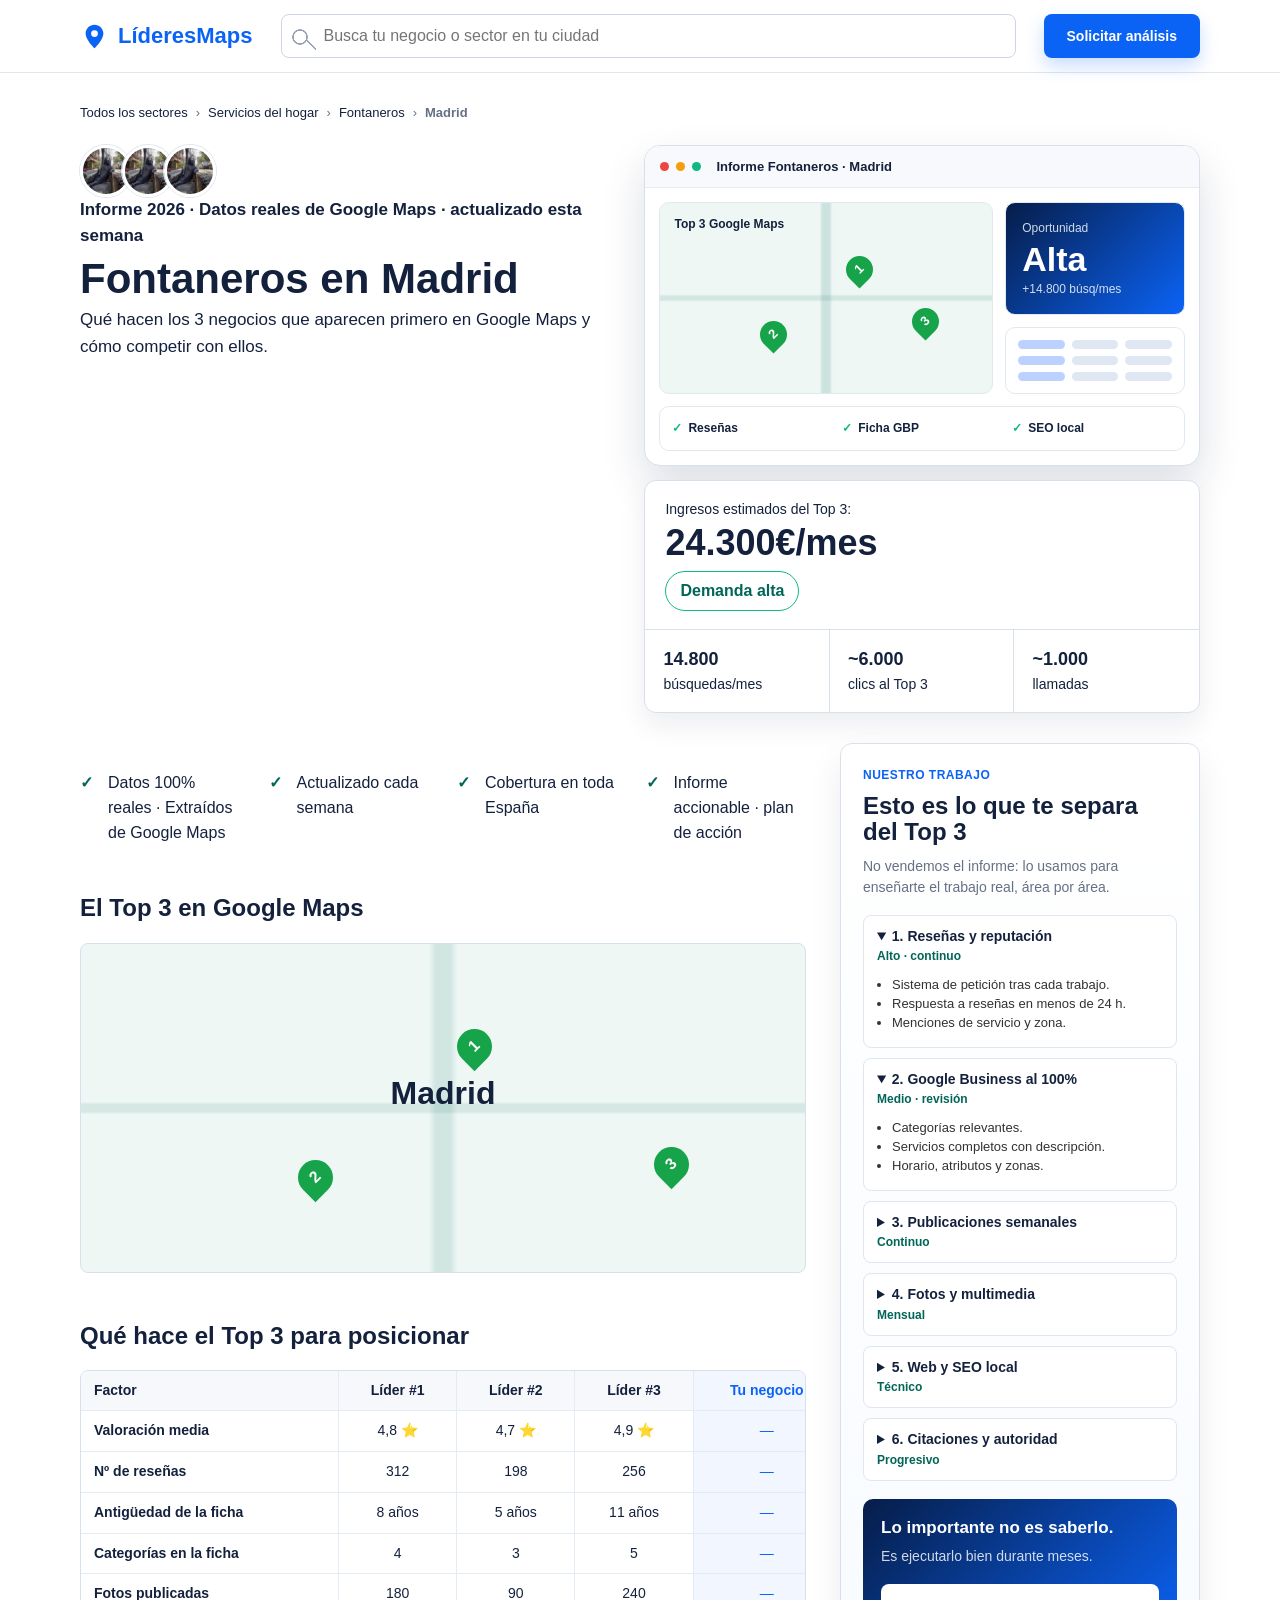
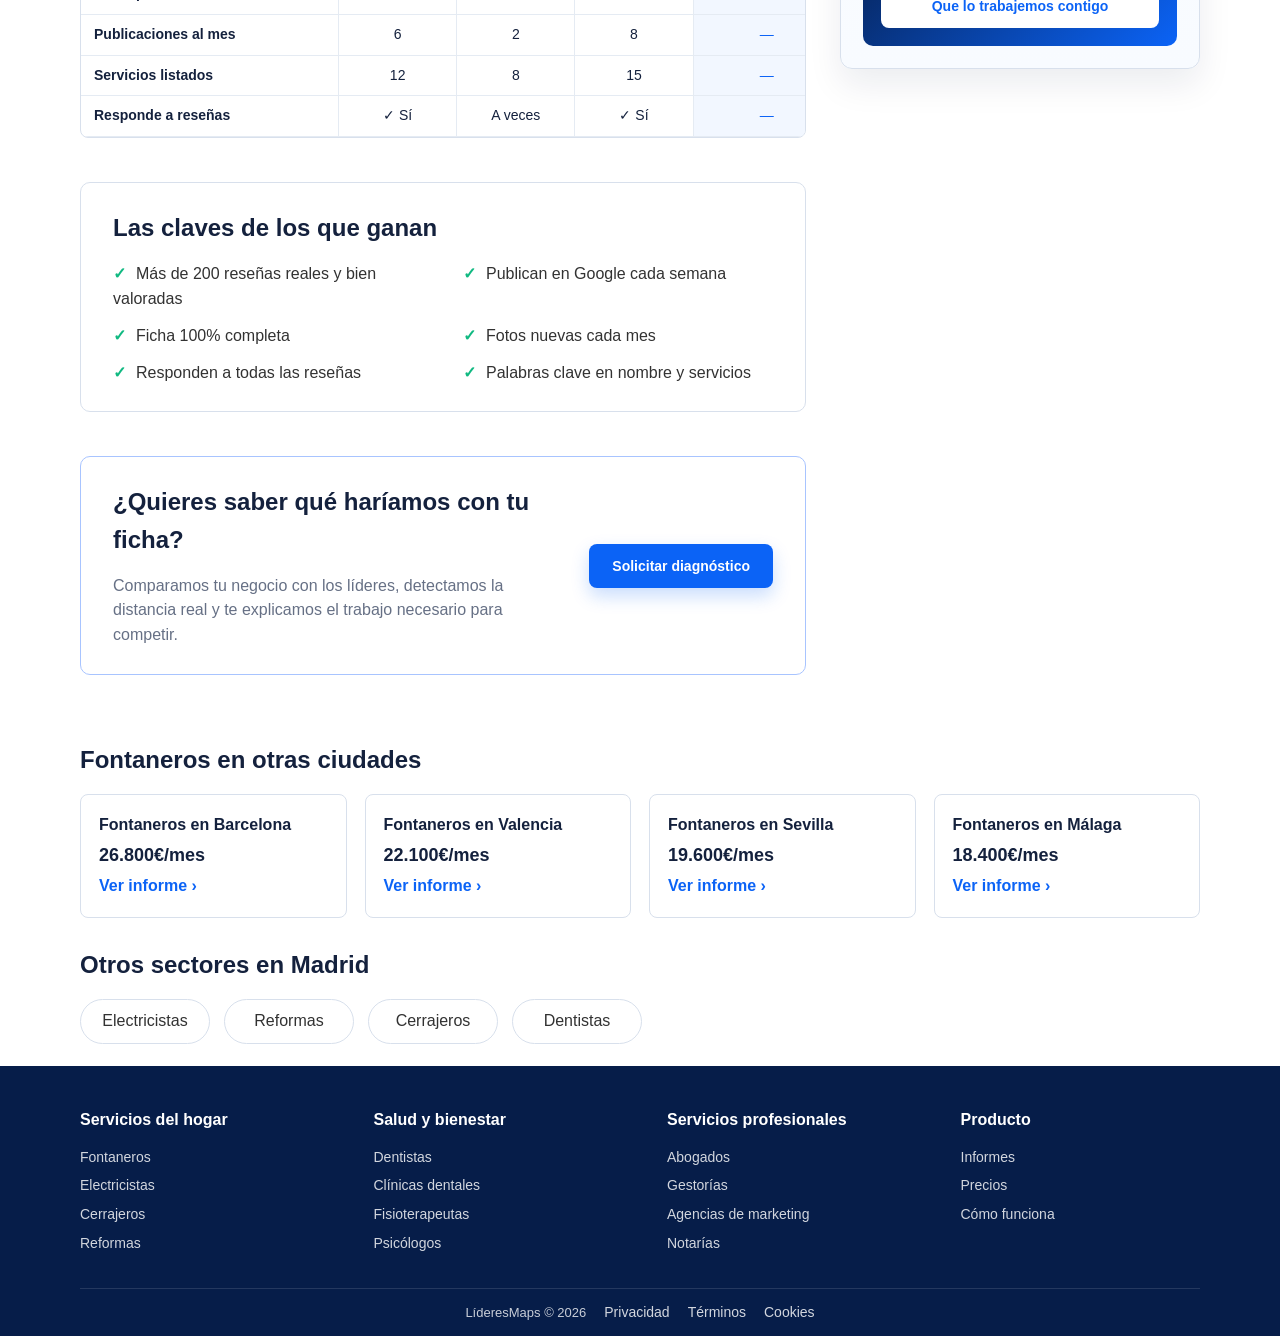
==== fontaneros-madrid.html @ 8d80d149 "Initial LideresMaps website" ====
<!DOCTYPE html>
<html lang="es">
<head>
  <meta charset="UTF-8">
  <meta name="viewport" content="width=device-width, initial-scale=1.0">
  <meta http-equiv="Cache-Control" content="no-cache, no-store, must-revalidate">
  <meta http-equiv="Pragma" content="no-cache">
  <meta http-equiv="Expires" content="0">
  <title>Fontaneros en Madrid - Informe SEO local | LíderesMaps</title>
  <meta name="description" content="Informe de oportunidad SEO local para fontaneros en Madrid.">
  <link rel="stylesheet" href="styles.css?v=3">
  <link rel="stylesheet" href="informe.css?v=1">
</head>
<body>
  <header class="site-header">
    <div class="container header__inner">
      <a class="brand" href="index.html?v=4" aria-label="LíderesMaps inicio">
        <span class="brand__pin" aria-hidden="true"><svg viewBox="0 0 24 24"><path d="M12 2.2c-4.05 0-7.35 3.3-7.35 7.35 0 5.5 7.35 12.25 7.35 12.25s7.35-6.75 7.35-12.25c0-4.05-3.3-7.35-7.35-7.35Z"></path><circle cx="12" cy="9.55" r="2.8"></circle></svg></span>
        <span>LíderesMaps</span>
      </a>
      <form class="header-search" action="#" role="search"><label class="sr-only" for="report-search">Busca tu negocio o sector</label><input id="report-search" type="search" placeholder="Busca tu negocio o sector en tu ciudad"></form>
      <a class="btn btn--primary" href="#">Solicitar análisis</a>
    </div>
  </header>

  <main class="report-page">
    <section class="report-hero">
      <div class="container">
        <nav class="breadcrumbs" aria-label="Migas de pan"><a href="informes-disponibles.html?v=2">Todos los sectores</a><span>›</span><a href="informes-disponibles.html?v=2#hogar">Servicios del hogar</a><span>›</span><a href="fontaneros.html?v=1">Fontaneros</a><span>›</span><strong>Madrid</strong></nav>
        <div class="report-title-row">
          <div class="report-title-copy">
            <div class="avatars"><span></span><span></span><span></span></div>
            <p class="status-pill">Informe 2026 · Datos reales de Google Maps · actualizado esta semana</p>
            <h1>Fontaneros en Madrid</h1>
            <p>Qué hacen los 3 negocios que aparecen primero en Google Maps y cómo competir con ellos.</p>
          </div>
          <div class="preview-stack">
            <div class="report-preview" aria-label="Vista previa del análisis">
              <div class="preview-toolbar">
                <span></span><span></span><span></span>
                <strong>Informe Fontaneros · Madrid</strong>
              </div>
              <div class="preview-grid">
                <div class="preview-map">
                  <b>Top 3 Google Maps</b>
                  <i class="p1">1</i><i class="p2">2</i><i class="p3">3</i>
                </div>
                <div class="preview-score">
                  <span>Oportunidad</span>
                  <strong>Alta</strong>
                  <em>+14.800 búsq/mes</em>
                </div>
                <div class="preview-table">
                  <span></span><span></span><span></span>
                  <span></span><span></span><span></span>
                  <span></span><span></span><span></span>
                </div>
                <ul class="preview-checks">
                  <li>Reseñas</li>
                  <li>Ficha GBP</li>
                  <li>SEO local</li>
                </ul>
              </div>
            </div>
            <div class="metrics-panel metrics-panel--compact">
              <div class="metric-main"><span>Ingresos estimados del Top 3:</span><strong>24.300€/mes</strong><em>Demanda alta</em></div>
              <div class="metric-grid">
                <div><strong>14.800</strong><span>búsquedas/mes</span></div>
                <div><strong>~6.000</strong><span>clics al Top 3</span></div>
                <div><strong>~1.000</strong><span>llamadas</span></div>
              </div>
            </div>
          </div>
        </div>
      </div>
    </section>

    <section class="report-layout-section">
      <div class="container report-layout">
        <div class="report-main">
          <section class="report-section report-section--first">
            <div class="trust-row">
              <span>Datos 100% reales · Extraídos de Google Maps</span>
              <span>Actualizado cada semana</span>
              <span>Cobertura en toda España</span>
              <span>Informe accionable · plan de acción</span>
            </div>
          </section>

          <section class="report-section">
            <h2>El Top 3 en Google Maps</h2>
            <div class="large-map"><b>Madrid</b><i class="pin-1">1</i><i class="pin-2">2</i><i class="pin-3">3</i></div>
          </section>

          <section class="report-section">
            <h2>Qué hace el Top 3 para posicionar</h2>
            <div class="comparison-table">
              <table>
                <thead><tr><th>Factor</th><th>Líder #1</th><th>Líder #2</th><th>Líder #3</th><th>Tu negocio</th></tr></thead>
                <tbody>
                  <tr><td>Valoración media</td><td>4,8 ⭐</td><td>4,7 ⭐</td><td>4,9 ⭐</td><td>—</td></tr>
                  <tr><td>Nº de reseñas</td><td>312</td><td>198</td><td>256</td><td>—</td></tr>
                  <tr><td>Antigüedad de la ficha</td><td>8 años</td><td>5 años</td><td>11 años</td><td>—</td></tr>
                  <tr><td>Categorías en la ficha</td><td>4</td><td>3</td><td>5</td><td>—</td></tr>
                  <tr><td>Fotos publicadas</td><td>180</td><td>90</td><td>240</td><td>—</td></tr>
                  <tr><td>Publicaciones al mes</td><td>6</td><td>2</td><td>8</td><td>—</td></tr>
                  <tr><td>Servicios listados</td><td>12</td><td>8</td><td>15</td><td>—</td></tr>
                  <tr><td>Responde a reseñas</td><td>✓ Sí</td><td>A veces</td><td>✓ Sí</td><td>—</td></tr>
                </tbody>
              </table>
            </div>
          </section>

          <section class="report-section">
            <div class="keys-box">
              <h2>Las claves de los que ganan</h2>
              <ul>
                <li>Más de 200 reseñas reales y bien valoradas</li>
                <li>Publican en Google cada semana</li>
                <li>Ficha 100% completa</li>
                <li>Fotos nuevas cada mes</li>
                <li>Responden a todas las reseñas</li>
                <li>Palabras clave en nombre y servicios</li>
              </ul>
            </div>
          </section>

          <section class="report-section">
            <div class="big-cta"><div><h2>¿Quieres saber qué haríamos con tu ficha?</h2><p>Comparamos tu negocio con los líderes, detectamos la distancia real y te explicamos el trabajo necesario para competir.</p></div><a class="btn btn--primary" href="#">Solicitar diagnóstico</a></div>
          </section>
        </div>

        <aside class="work-sidebar" aria-label="Plan de trabajo">
          <div class="work-sidebar__inner">
            <p class="work-eyebrow">Nuestro trabajo</p>
            <h2>Esto es lo que te separa del Top 3</h2>
            <p class="section-note">No vendemos el informe: lo usamos para enseñarte el trabajo real, área por área.</p>
            <div class="action-plan action-plan--sidebar">
              <details open><summary>1. Reseñas y reputación <span>Alto · continuo</span></summary><ul><li>Sistema de petición tras cada trabajo.</li><li>Respuesta a reseñas en menos de 24 h.</li><li>Menciones de servicio y zona.</li></ul></details>
              <details open><summary>2. Google Business al 100% <span>Medio · revisión</span></summary><ul><li>Categorías relevantes.</li><li>Servicios completos con descripción.</li><li>Horario, atributos y zonas.</li></ul></details>
              <details><summary>3. Publicaciones semanales <span>Continuo</span></summary></details>
              <details><summary>4. Fotos y multimedia <span>Mensual</span></summary></details>
              <details><summary>5. Web y SEO local <span>Técnico</span></summary></details>
              <details><summary>6. Citaciones y autoridad <span>Progresivo</span></summary></details>
            </div>
            <div class="sidebar-cta">
              <strong>Lo importante no es saberlo.</strong>
              <span>Es ejecutarlo bien durante meses.</span>
              <a class="btn btn--primary" href="#">Que lo trabajemos contigo</a>
            </div>
          </div>
        </aside>
      </div>
    </section>

    <section class="related-section">
      <div class="container">
        <h2>Fontaneros en otras ciudades</h2>
        <div class="related-grid">
          <a href="informes-disponibles.html?v=2"><strong>Fontaneros en Barcelona</strong><span>26.800€/mes</span><em>Ver informe ›</em></a>
          <a href="informes-disponibles.html?v=2"><strong>Fontaneros en Valencia</strong><span>22.100€/mes</span><em>Ver informe ›</em></a>
          <a href="informes-disponibles.html?v=2"><strong>Fontaneros en Sevilla</strong><span>19.600€/mes</span><em>Ver informe ›</em></a>
          <a href="informes-disponibles.html?v=2"><strong>Fontaneros en Málaga</strong><span>18.400€/mes</span><em>Ver informe ›</em></a>
        </div>
        <h2>Otros sectores en Madrid</h2>
        <div class="pill-links"><a href="informes-disponibles.html?v=2">Electricistas</a><a href="informes-disponibles.html?v=2">Reformas</a><a href="informes-disponibles.html?v=2">Cerrajeros</a><a href="informes-disponibles.html?v=2">Dentistas</a></div>
      </div>
    </section>
  </main>

  <footer class="site-footer">
    <div class="container footer__inner">
      <section><h2>Servicios del hogar</h2><a href="fontaneros.html?v=1">Fontaneros</a><a href="informes-disponibles.html?v=2">Electricistas</a><a href="informes-disponibles.html?v=2">Cerrajeros</a><a href="informes-disponibles.html?v=2">Reformas</a></section>
      <section><h2>Salud y bienestar</h2><a href="informes-disponibles.html?v=2">Dentistas</a><a href="informes-disponibles.html?v=2">Clínicas dentales</a><a href="informes-disponibles.html?v=2">Fisioterapeutas</a><a href="informes-disponibles.html?v=2">Psicólogos</a></section>
      <section><h2>Servicios profesionales</h2><a href="informes-disponibles.html?v=2">Abogados</a><a href="informes-disponibles.html?v=2">Gestorías</a><a href="informes-disponibles.html?v=2">Agencias de marketing</a><a href="informes-disponibles.html?v=2">Notarías</a></section>
      <section><h2>Producto</h2><a href="informes-disponibles.html?v=2">Informes</a><a href="#">Precios</a><a href="#">Cómo funciona</a></section>
    </div>
    <div class="container footer-bottom"><span>LíderesMaps © 2026</span><a href="#">Privacidad</a><a href="#">Términos</a><a href="#">Cookies</a></div>
  </footer>
</body>
</html>
---- styles.css ----
:root {
  --green: #016557;
  --green-2: #0a8a76;
  --navy: #061d49;
  --navy-2: #082a63;
  --blue: #0b63f6;
  --text: #14213d;
  --body: #323232;
  --muted: #667085;
  --line: #dfe6ef;
  --soft: #f3f7fb;
  --white: #ffffff;
  --container: 1120px;
  --shadow: 0 18px 40px rgba(10, 31, 68, 0.16);
}

* {
  box-sizing: border-box;
}

html {
  background: var(--white);
}

body {
  margin: 0;
  color: var(--body);
  font-family: "Hanken Grotesk", Arial, sans-serif;
  font-size: 16px;
  font-weight: 400;
  line-height: 1.55;
  background: var(--white);
  -webkit-font-smoothing: antialiased;
}

a {
  color: inherit;
  text-decoration: none;
}

button,
input,
select {
  font: inherit;
}

button {
  cursor: pointer;
}

.container {
  width: min(100% - 64px, var(--container));
  margin: 0 auto;
}

.sr-only {
  position: absolute;
  width: 1px;
  height: 1px;
  padding: 0;
  margin: -1px;
  overflow: hidden;
  clip: rect(0, 0, 0, 0);
  white-space: nowrap;
  border: 0;
}

.btn {
  display: inline-flex;
  min-height: 44px;
  align-items: center;
  justify-content: center;
  padding: 12px 22px;
  border: 1px solid transparent;
  border-radius: 8px;
  font-size: 14px;
  font-weight: 600;
  line-height: 1;
  white-space: nowrap;
}

.btn--primary {
  color: var(--white);
  background: var(--blue);
  box-shadow: 0 8px 18px rgba(11, 99, 246, 0.22);
}

.topline {
  color: var(--white);
  background: var(--navy);
}

.topline__inner {
  min-height: 32px;
  display: flex;
  align-items: center;
  justify-content: center;
  gap: 24px;
  font-size: 13px;
  font-weight: 500;
}

.topline p {
  margin: 0;
}

.topline a {
  text-decoration: underline;
}

.site-header {
  position: sticky;
  top: 0;
  z-index: 10;
  background: rgba(255, 255, 255, 0.96);
  border-bottom: 1px solid var(--line);
  backdrop-filter: blur(12px);
}

.header__inner {
  min-height: 72px;
  display: flex;
  align-items: center;
  gap: 28px;
}

.brand {
  display: inline-flex;
  align-items: center;
  gap: 9px;
  color: var(--blue);
  font-size: 22px;
  font-weight: 600;
  line-height: 1;
}

.brand__pin {
  width: 29px;
  height: 29px;
  display: inline-flex;
}

.brand__pin svg {
  width: 100%;
  height: 100%;
  fill: currentColor;
}

.brand__pin circle {
  fill: var(--white);
}

.main-nav {
  display: flex;
  align-items: center;
  gap: 20px;
}

.main-nav a {
  color: var(--text);
  font-size: 14px;
  font-weight: 600;
}

.header-search {
  flex: 1;
  min-width: 220px;
}

.header-search input,
.hero-search input,
.request-form input,
.request-form select {
  width: 100%;
  min-height: 44px;
  border: 1px solid #ccd6e4;
  border-radius: 8px;
  color: var(--text);
  background: var(--white);
  outline: none;
}

.header-search input {
  padding: 0 20px 0 42px;
  background-image: radial-gradient(circle at 18px 50%, transparent 6px, #98a2b3 6.5px, #98a2b3 7.5px, transparent 8px), linear-gradient(45deg, transparent 46%, #98a2b3 47%, #98a2b3 58%, transparent 59%);
  background-position: left top, 24px 25px;
  background-size: 34px 44px, 10px 10px;
  background-repeat: no-repeat;
}

.site-footer {
  color: var(--white);
  background: var(--navy);
}

.footer__inner {
  display: grid;
  grid-template-columns: repeat(4, 1fr);
  gap: 54px;
  padding: 42px 0 34px;
}

.site-footer section {
  display: flex;
  flex-direction: column;
  gap: 7px;
}

.site-footer h2 {
  margin: 0 0 7px;
  color: var(--white);
  font-size: 16px;
  font-weight: 600;
}

.site-footer a {
  color: rgba(255, 255, 255, 0.82);
  font-size: 14px;
  font-weight: 300;
}

.footer-social {
  display: flex;
  gap: 12px;
  margin-top: 16px;
}

.footer-social span {
  width: 28px;
  height: 28px;
  display: grid;
  place-items: center;
  border-radius: 999px;
  color: var(--navy);
  background: var(--white);
  font-size: 13px;
  font-weight: 700;
}

.footer-bottom {
  min-height: 48px;
  display: flex;
  align-items: center;
  justify-content: center;
  gap: 18px;
  border-top: 1px solid rgba(255, 255, 255, 0.12);
  color: rgba(255, 255, 255, 0.78);
  font-size: 13px;
}

@media (max-width: 980px) {
  .container {
    width: min(100% - 32px, var(--container));
  }

  .header__inner {
    gap: 16px;
    flex-wrap: wrap;
    padding: 14px 0;
  }

  .main-nav {
    order: 3;
    width: 100%;
    overflow: auto;
    padding-bottom: 2px;
  }

  .header-search {
    min-width: 260px;
  }

  .footer__inner {
    grid-template-columns: repeat(2, 1fr);
  }
}

@media (max-width: 640px) {
  .topline__inner {
    justify-content: flex-start;
    overflow: auto;
    white-space: nowrap;
  }

  .header-search {
    order: 4;
    flex-basis: 100%;
  }

  .footer__inner {
    grid-template-columns: 1fr;
  }

  .footer-bottom {
    flex-wrap: wrap;
    padding: 14px 0;
  }
}
---- informe.css ----
.report-page {
  background: #fff;
}

.report-hero {
  padding: 30px 0 8px;
}

.breadcrumbs {
  display: flex;
  flex-wrap: wrap;
  gap: 8px;
  margin-bottom: 22px;
  color: var(--muted);
  font-size: 13px;
}

.breadcrumbs a {
  color: var(--text);
}

.report-title-row h1 {
  margin: 6px 0 6px;
  color: var(--text);
  font-size: 42px;
  font-weight: 800;
  line-height: 1.08;
}

.report-title-row {
  display: grid;
  grid-template-columns: minmax(0, .78fr) minmax(390px, .82fr);
  gap: 36px;
  align-items: start;
}

.preview-stack {
  display: grid;
  gap: 14px;
  width: min(100%, 560px);
}

.report-title-row p {
  margin: 0;
  color: var(--text);
  font-size: 17px;
}

.report-preview {
  overflow: hidden;
  border: 1px solid #d8e0ec;
  border-radius: 16px;
  background: #ffffff;
  box-shadow: 0 20px 44px rgba(10,31,68,.14);
}

.preview-toolbar {
  min-height: 42px;
  display: flex;
  align-items: center;
  gap: 7px;
  padding: 0 15px;
  border-bottom: 1px solid #e5ebf3;
  background: #f7f9fc;
}

.preview-toolbar span {
  width: 9px;
  height: 9px;
  border-radius: 999px;
  background: #c8d2e0;
}

.preview-toolbar span:first-child {
  background: #ef4444;
}

.preview-toolbar span:nth-child(2) {
  background: #f59e0b;
}

.preview-toolbar span:nth-child(3) {
  background: #10b981;
}

.preview-toolbar strong {
  margin-left: 8px;
  color: var(--text);
  font-size: 13px;
  font-weight: 800;
}

.preview-grid {
  display: grid;
  grid-template-columns: 1.3fr .7fr;
  gap: 12px;
  padding: 14px;
}

.preview-map,
.preview-score,
.preview-table,
.preview-checks {
  border: 1px solid #e2e8f0;
  border-radius: 10px;
  background: #fff;
}

.preview-map {
  position: relative;
  min-height: 150px;
  grid-row: span 2;
  overflow: hidden;
  background:
    linear-gradient(90deg, transparent 0 48%, rgba(1,101,87,.14) 49% 51%, transparent 52%),
    linear-gradient(0deg, transparent 0 48%, rgba(1,101,87,.11) 49% 51%, transparent 52%),
    #eef7f4;
}

.preview-map b {
  position: absolute;
  left: 14px;
  top: 12px;
  color: var(--text);
  font-size: 12px;
}

.preview-map i {
  position: absolute;
  width: 27px;
  height: 27px;
  display: grid;
  place-items: center;
  border-radius: 50% 50% 50% 0;
  color: #fff;
  background: #16a34a;
  font-size: 13px;
  font-style: normal;
  font-weight: 800;
  transform: rotate(-45deg);
}

.preview-map i::first-letter {
  transform: rotate(45deg);
}

.preview-map .p1 { left: 56%; top: 28%; }
.preview-map .p2 { left: 30%; top: 62%; }
.preview-map .p3 { right: 16%; top: 55%; }

.preview-score {
  padding: 16px;
  background: linear-gradient(135deg, #061d49, #0b63f6);
  color: #fff;
}

.preview-score span,
.preview-score em {
  display: block;
  color: rgba(255,255,255,.82);
  font-size: 12px;
  font-style: normal;
}

.preview-score strong {
  display: block;
  margin: 4px 0;
  font-size: 34px;
  line-height: 1;
}

.preview-table {
  display: grid;
  grid-template-columns: repeat(3, 1fr);
  gap: 7px;
  padding: 12px;
}

.preview-table span {
  height: 9px;
  border-radius: 999px;
  background: #dfe7f2;
}

.preview-table span:nth-child(3n+1) {
  background: #bcd1ff;
}

.preview-checks {
  grid-column: 1 / -1;
  display: grid;
  grid-template-columns: repeat(3, 1fr);
  gap: 10px;
  margin: 0;
  padding: 12px;
  list-style: none;
}

.preview-checks li {
  color: var(--text);
  font-size: 12px;
  font-weight: 800;
}

.preview-checks li::before {
  content: "✓";
  margin-right: 6px;
  color: #10b981;
}

.avatars {
  height: 52px;
  display: flex;
}

.avatars span {
  width: 52px;
  height: 52px;
  margin-right: -10px;
  border: 3px solid var(--white);
  border-radius: 999px;
  background-image: url("assets/hero-plumber.jpg");
  background-position: center;
  background-size: cover;
  box-shadow: 0 0 0 1px #dfe6ef;
}

.status-pill {
  display: inline-flex;
  margin: 12px 0 0;
  color: var(--green);
  font-weight: 700;
}

.metrics-panel {
  display: grid;
  grid-template-columns: 0.42fr 0.58fr;
  margin-top: 26px;
  border: 1px solid #d8e0ec;
  border-radius: 10px;
  overflow: hidden;
  background: var(--white);
}

.metrics-panel--compact {
  width: 100%;
  margin-top: 0;
  grid-template-columns: 1fr;
  border-radius: 12px;
  box-shadow: 0 12px 28px rgba(10,31,68,.08);
}

.metrics-panel--compact .metric-main {
  padding: 18px 20px;
  border-right: 0;
  border-bottom: 1px solid #d8e0ec;
}

.metrics-panel--compact .metric-main strong {
  margin: 4px 0 10px;
  font-size: 36px;
}

.metrics-panel--compact .metric-grid {
  grid-template-columns: repeat(3, 1fr);
}

.metrics-panel--compact .metric-grid div {
  padding: 16px 18px;
  border-bottom: 0;
}

.metrics-panel--compact .metric-grid strong {
  font-size: 18px;
}

.metric-main {
  padding: 36px 38px;
  border-right: 1px solid #d8e0ec;
}

.metric-main span,
.metric-grid span {
  display: block;
  color: var(--text);
  font-size: 14px;
}

.metric-main strong {
  display: block;
  margin: 8px 0 14px;
  color: var(--text);
  font-size: 50px;
  font-weight: 800;
  line-height: 1;
}

.metric-main em {
  display: inline-flex;
  padding: 7px 14px;
  border: 1px solid #10b981;
  border-radius: 999px;
  color: var(--green);
  font-style: normal;
  font-weight: 700;
}

.metric-grid {
  display: grid;
  grid-template-columns: repeat(3, 1fr);
}

.metric-grid div {
  padding: 28px 24px;
  border-right: 1px solid #d8e0ec;
  border-bottom: 1px solid #d8e0ec;
}

.metric-grid div:nth-child(3n) {
  border-right: 0;
}

.metric-grid div:nth-child(n+4) {
  border-bottom: 0;
}

.metric-grid strong {
  display: block;
  color: var(--text);
  font-size: 22px;
  font-weight: 800;
}

.trust-row {
  display: grid;
  grid-template-columns: repeat(4, 1fr);
  gap: 28px;
  margin-top: 28px;
  color: var(--text);
}

.trust-row span {
  padding-left: 28px;
  position: relative;
}

.trust-row span::before {
  content: "✓";
  position: absolute;
  left: 0;
  color: var(--green);
  font-weight: 900;
}

.report-layout-section {
  padding: 22px 0;
}

.report-layout {
  display: grid;
  grid-template-columns: minmax(0, 1fr) 360px;
  gap: 34px;
  align-items: start;
}

.report-main {
  min-width: 0;
}

.work-sidebar {
  position: sticky;
  top: 94px;
}

.work-sidebar__inner {
  padding: 22px;
  border: 1px solid #d8e0ec;
  border-radius: 12px;
  background: linear-gradient(180deg, #ffffff, #f8fbff);
  box-shadow: 0 16px 34px rgba(10,31,68,.08);
}

.work-eyebrow {
  margin: 0 0 8px;
  color: var(--blue);
  font-size: 12px;
  font-weight: 800;
  letter-spacing: .04em;
  text-transform: uppercase;
}

.work-sidebar h2 {
  margin: 0 0 10px;
  color: var(--text);
  font-size: 24px;
  font-weight: 800;
  line-height: 1.12;
}

.work-sidebar .section-note {
  margin: 0 0 18px;
  color: var(--muted);
  font-size: 14px;
  line-height: 1.45;
}

.report-section,
.related-section {
  padding: 22px 0;
}

.report-section--first {
  padding-top: 0;
}

.report-section h2,
.related-section h2 {
  margin: 0 0 16px;
  color: var(--text);
  font-size: 24px;
  font-weight: 800;
}

.large-map {
  position: relative;
  min-height: 330px;
  overflow: hidden;
  border: 1px solid #d8e0ec;
  border-radius: 8px;
  background:
    linear-gradient(90deg, transparent 0 48%, rgba(1,101,87,.12) 49% 51%, transparent 52%),
    linear-gradient(0deg, transparent 0 48%, rgba(1,101,87,.10) 49% 51%, transparent 52%),
    #eef7f4;
}

.large-map b {
  position: absolute;
  left: 50%;
  top: 46%;
  transform: translate(-50%, -50%);
  color: var(--text);
  font-size: 32px;
}

.large-map i {
  position: absolute;
  width: 35px;
  height: 35px;
  display: grid;
  place-items: center;
  border-radius: 50% 50% 50% 0;
  color: var(--white);
  background: #16a34a;
  font-style: normal;
  font-weight: 800;
  transform: rotate(-45deg);
}

.large-map i::first-letter {
  transform: rotate(45deg);
}

.pin-1 { left: 52%; top: 26%; }
.pin-2 { left: 30%; top: 66%; }
.pin-3 { right: 16%; top: 62%; }

.comparison-table {
  overflow-x: auto;
  border: 1px solid #d8e0ec;
  border-radius: 8px;
}

table {
  width: 100%;
  border-collapse: collapse;
  min-width: 760px;
}

th,
td {
  padding: 9px 13px;
  border-bottom: 1px solid #e5ebf3;
  border-right: 1px solid #e5ebf3;
  color: var(--text);
  font-size: 14px;
  text-align: center;
}

th:first-child,
td:first-child {
  text-align: left;
  font-weight: 800;
}

th {
  background: #f6f8fb;
  font-weight: 800;
}

td:last-child,
th:last-child {
  background: #f2f7ff;
  color: var(--blue);
}

.keys-box,
.big-cta {
  padding: 26px 32px;
  border: 1px solid #d8e0ec;
  border-radius: 10px;
  background: var(--white);
}

.keys-box ul {
  display: grid;
  grid-template-columns: repeat(2, 1fr);
  gap: 12px 40px;
  margin: 0;
  padding: 0;
  list-style: none;
}

.keys-box li::before {
  content: "✓";
  margin-right: 10px;
  color: #10b981;
  font-weight: 900;
}

.section-note {
  margin-top: -8px;
  color: var(--muted);
}

.action-plan {
  border: 1px solid #d8e0ec;
  border-radius: 8px;
  overflow: hidden;
}

.action-plan details {
  border-bottom: 1px solid #e5ebf3;
  background: var(--white);
}

.action-plan summary {
  padding: 14px 20px;
  color: var(--text);
  font-weight: 800;
  cursor: pointer;
}

.action-plan summary span {
  float: right;
  color: #ef4444;
  font-size: 13px;
  font-weight: 700;
}

.action-plan ul {
  margin: 0;
  padding: 0 42px 18px;
}

.action-plan--sidebar {
  border: 0;
  border-radius: 0;
  overflow: visible;
}

.action-plan--sidebar details {
  margin-bottom: 10px;
  border: 1px solid #dfe6ef;
  border-radius: 8px;
  overflow: hidden;
}

.action-plan--sidebar summary {
  padding: 12px 13px;
  font-size: 14px;
  line-height: 1.25;
}

.action-plan--sidebar summary span {
  display: block;
  float: none;
  margin-top: 4px;
  color: var(--green);
  font-size: 12px;
}

.action-plan--sidebar ul {
  padding: 0 18px 14px 28px;
}

.action-plan--sidebar li {
  color: var(--body);
  font-size: 13px;
  line-height: 1.45;
}

.sidebar-cta {
  display: grid;
  gap: 8px;
  margin-top: 18px;
  padding: 18px;
  border-radius: 10px;
  color: var(--white);
  background: linear-gradient(135deg, var(--navy), var(--blue));
}

.sidebar-cta strong {
  font-size: 17px;
  line-height: 1.25;
}

.sidebar-cta span {
  color: rgba(255,255,255,.82);
  font-size: 14px;
}

.sidebar-cta .btn {
  margin-top: 8px;
  background: var(--white);
  color: var(--blue);
  box-shadow: none;
}

.center-cta {
  max-width: 620px;
  margin: 26px auto 0;
  text-align: center;
}

.big-cta {
  display: flex;
  align-items: center;
  justify-content: space-between;
  gap: 32px;
  border-color: #a8c4ff;
}

.big-cta p {
  margin: 0;
  color: var(--muted);
}

.related-grid {
  display: grid;
  grid-template-columns: repeat(4, 1fr);
  gap: 18px;
  margin-bottom: 28px;
}

.related-grid a {
  display: grid;
  gap: 4px;
  padding: 18px;
  border: 1px solid #d8e0ec;
  border-radius: 8px;
  color: var(--text);
}

.related-grid span {
  font-size: 18px;
  font-weight: 800;
}

.related-grid em {
  color: var(--blue);
  font-style: normal;
  font-weight: 800;
}

.pill-links {
  display: flex;
  flex-wrap: wrap;
  gap: 14px;
}

.pill-links a {
  min-width: 130px;
  padding: 9px 18px;
  border: 1px solid #d8e0ec;
  border-radius: 999px;
  text-align: center;
}

@media (max-width: 900px) {
  .report-title-row {
    grid-template-columns: 1fr;
  }

  .report-preview {
    max-width: 560px;
  }

  .metrics-panel,
  .big-cta {
    grid-template-columns: 1fr;
    display: grid;
  }

  .metric-main {
    border-right: 0;
    border-bottom: 1px solid #d8e0ec;
  }

  .trust-row,
  .related-grid {
    grid-template-columns: repeat(2, 1fr);
  }
}

@media (max-width: 980px) and (min-width: 761px) {
  .report-layout {
    grid-template-columns: minmax(0, 1fr) 310px;
    gap: 22px;
  }

  .work-sidebar {
    top: 88px;
  }

  .work-sidebar__inner {
    padding: 18px;
  }

  .work-sidebar h2 {
    font-size: 21px;
  }

  .action-plan--sidebar summary {
    font-size: 13px;
  }
}

@media (max-width: 760px) {
  .report-layout {
    grid-template-columns: 1fr;
  }

  .work-sidebar {
    position: static;
    order: -1;
  }
}

@media (max-width: 640px) {
  .report-title-row h1 {
    font-size: 34px;
  }

  .metric-grid,
  .trust-row,
  .keys-box ul,
  .related-grid {
    grid-template-columns: 1fr;
  }

  .metric-main strong {
    font-size: 38px;
  }
}
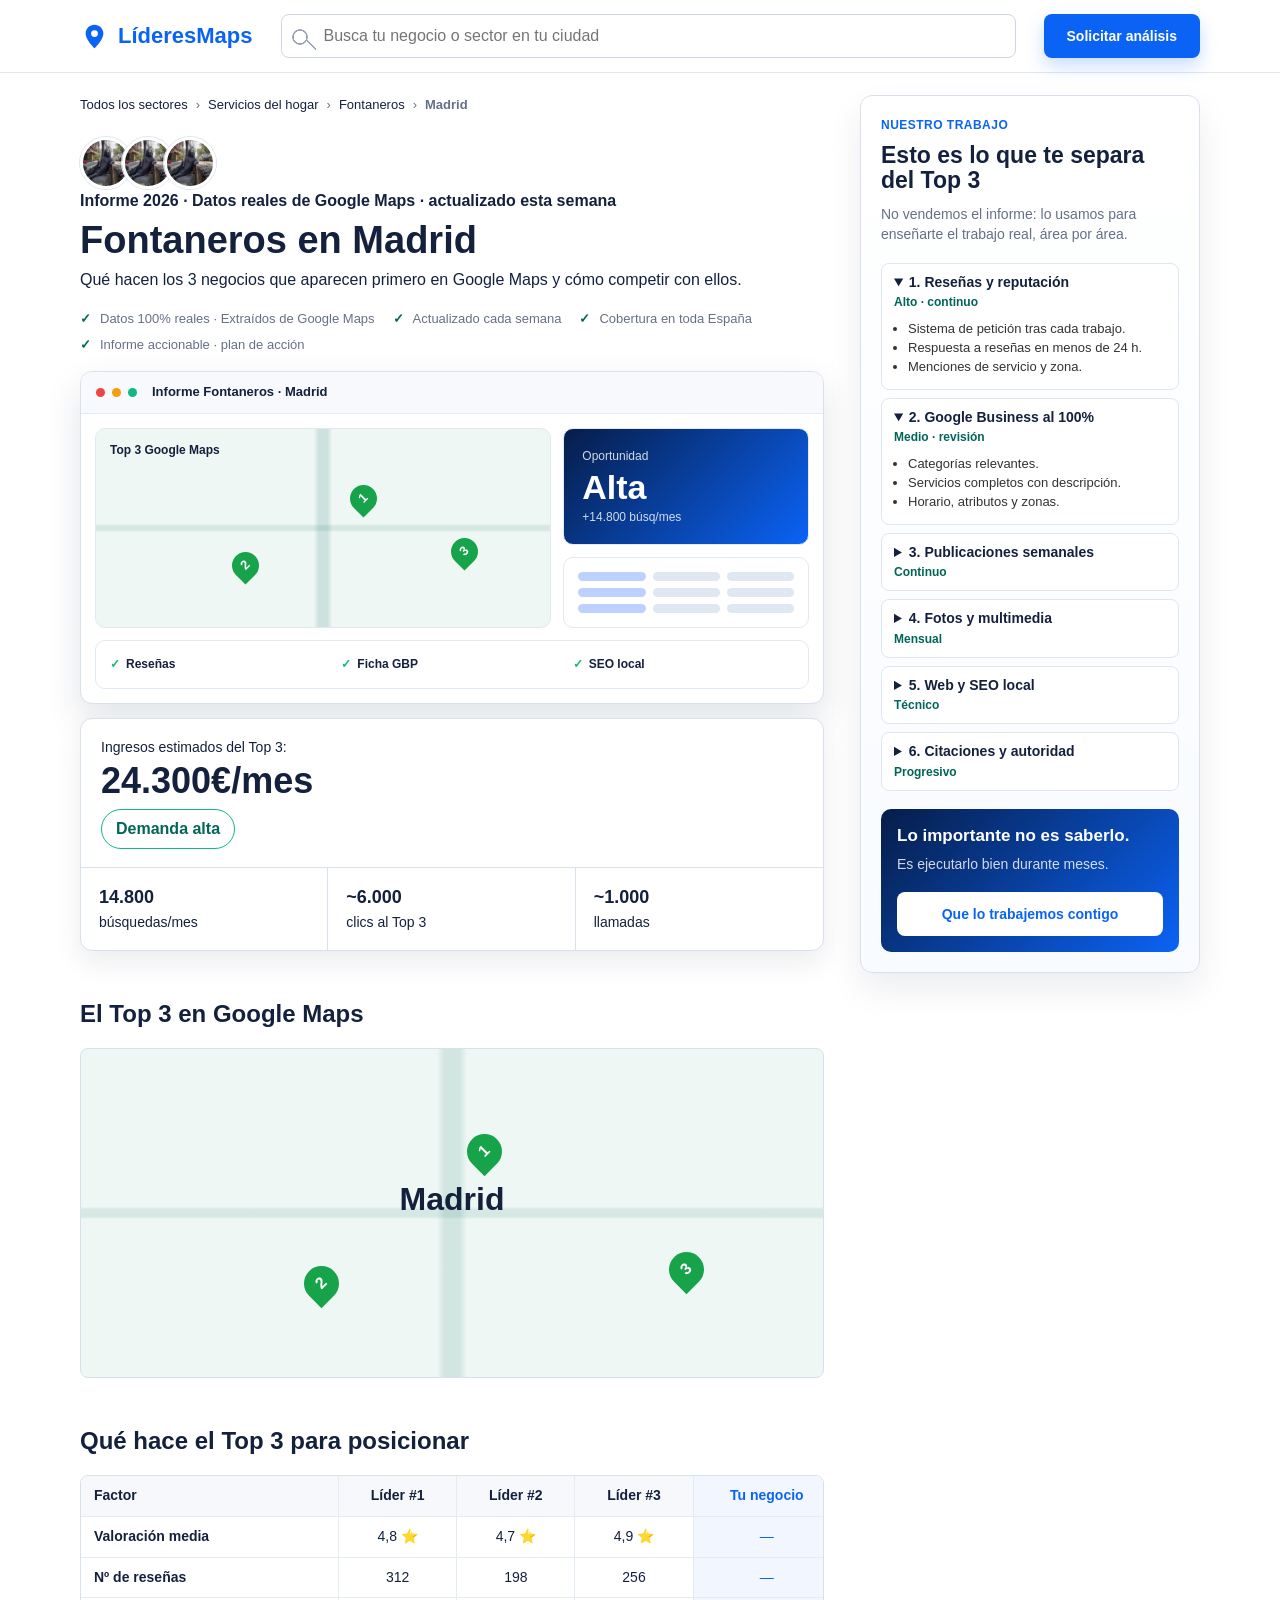
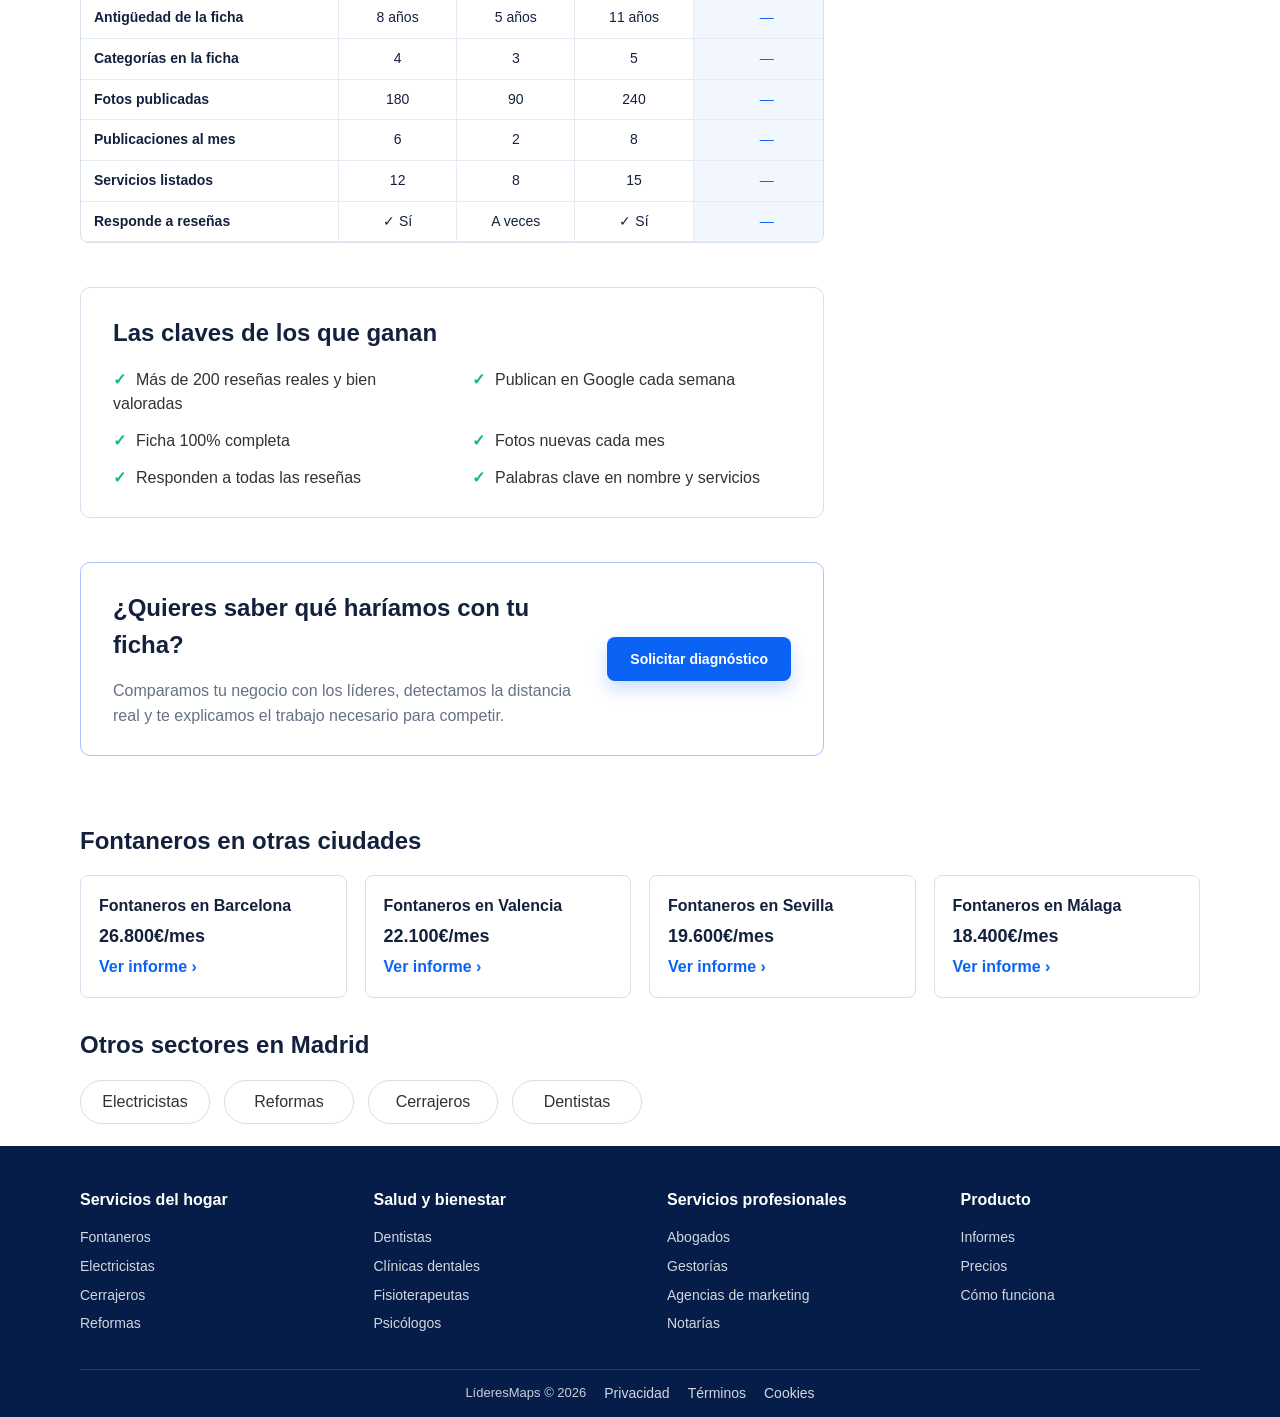
==== commit f5ad293f: "Refine specific report layout" ====
--- a/fontaneros-madrid.html
+++ b/fontaneros-madrid.html
@@ -24,66 +24,60 @@
   </header>
 
   <main class="report-page">
-    <section class="report-hero">
-      <div class="container">
-        <nav class="breadcrumbs" aria-label="Migas de pan"><a href="informes-disponibles.html?v=2">Todos los sectores</a><span>›</span><a href="informes-disponibles.html?v=2#hogar">Servicios del hogar</a><span>›</span><a href="fontaneros.html?v=1">Fontaneros</a><span>›</span><strong>Madrid</strong></nav>
-        <div class="report-title-row">
-          <div class="report-title-copy">
+    <section class="report-layout-section report-layout-section--top">
+      <div class="container report-layout">
+        <div class="report-main">
+          <section class="report-intro">
+            <nav class="breadcrumbs" aria-label="Migas de pan"><a href="informes-disponibles.html?v=2">Todos los sectores</a><span>›</span><a href="informes-disponibles.html?v=2#hogar">Servicios del hogar</a><span>›</span><a href="fontaneros.html?v=1">Fontaneros</a><span>›</span><strong>Madrid</strong></nav>
             <div class="avatars"><span></span><span></span><span></span></div>
             <p class="status-pill">Informe 2026 · Datos reales de Google Maps · actualizado esta semana</p>
             <h1>Fontaneros en Madrid</h1>
             <p>Qué hacen los 3 negocios que aparecen primero en Google Maps y cómo competir con ellos.</p>
-          </div>
-          <div class="preview-stack">
-            <div class="report-preview" aria-label="Vista previa del análisis">
-              <div class="preview-toolbar">
-                <span></span><span></span><span></span>
-                <strong>Informe Fontaneros · Madrid</strong>
-              </div>
-              <div class="preview-grid">
-                <div class="preview-map">
-                  <b>Top 3 Google Maps</b>
-                  <i class="p1">1</i><i class="p2">2</i><i class="p3">3</i>
-                </div>
-                <div class="preview-score">
-                  <span>Oportunidad</span>
-                  <strong>Alta</strong>
-                  <em>+14.800 búsq/mes</em>
-                </div>
-                <div class="preview-table">
-                  <span></span><span></span><span></span>
-                  <span></span><span></span><span></span>
-                  <span></span><span></span><span></span>
-                </div>
-                <ul class="preview-checks">
-                  <li>Reseñas</li>
-                  <li>Ficha GBP</li>
-                  <li>SEO local</li>
-                </ul>
-              </div>
-            </div>
-            <div class="metrics-panel metrics-panel--compact">
-              <div class="metric-main"><span>Ingresos estimados del Top 3:</span><strong>24.300€/mes</strong><em>Demanda alta</em></div>
-              <div class="metric-grid">
-                <div><strong>14.800</strong><span>búsquedas/mes</span></div>
-                <div><strong>~6.000</strong><span>clics al Top 3</span></div>
-                <div><strong>~1.000</strong><span>llamadas</span></div>
-              </div>
-            </div>
-          </div>
-        </div>
-      </div>
-    </section>
-
-    <section class="report-layout-section">
-      <div class="container report-layout">
-        <div class="report-main">
-          <section class="report-section report-section--first">
-            <div class="trust-row">
+            <div class="trust-row trust-row--hero">
               <span>Datos 100% reales · Extraídos de Google Maps</span>
               <span>Actualizado cada semana</span>
               <span>Cobertura en toda España</span>
               <span>Informe accionable · plan de acción</span>
+            </div>
+          </section>
+
+          <section class="report-section report-section--first">
+            <div class="preview-stack">
+              <div class="report-preview" aria-label="Vista previa del análisis">
+                <div class="preview-toolbar">
+                  <span></span><span></span><span></span>
+                  <strong>Informe Fontaneros · Madrid</strong>
+                </div>
+                <div class="preview-grid">
+                  <div class="preview-map">
+                    <b>Top 3 Google Maps</b>
+                    <i class="p1">1</i><i class="p2">2</i><i class="p3">3</i>
+                  </div>
+                  <div class="preview-score">
+                    <span>Oportunidad</span>
+                    <strong>Alta</strong>
+                    <em>+14.800 búsq/mes</em>
+                  </div>
+                  <div class="preview-table">
+                    <span></span><span></span><span></span>
+                    <span></span><span></span><span></span>
+                    <span></span><span></span><span></span>
+                  </div>
+                  <ul class="preview-checks">
+                    <li>Reseñas</li>
+                    <li>Ficha GBP</li>
+                    <li>SEO local</li>
+                  </ul>
+                </div>
+              </div>
+              <div class="metrics-panel metrics-panel--compact">
+                <div class="metric-main"><span>Ingresos estimados del Top 3:</span><strong>24.300€/mes</strong><em>Demanda alta</em></div>
+                <div class="metric-grid">
+                  <div><strong>14.800</strong><span>búsquedas/mes</span></div>
+                  <div><strong>~6.000</strong><span>clics al Top 3</span></div>
+                  <div><strong>~1.000</strong><span>llamadas</span></div>
+                </div>
+              </div>
             </div>
           </section>
 
--- a/informe.css
+++ b/informe.css
@@ -2,8 +2,8 @@
   background: #fff;
 }
 
-.report-hero {
-  padding: 30px 0 8px;
+.report-layout-section--top {
+  padding-top: 28px;
 }
 
 .breadcrumbs {
@@ -19,39 +19,37 @@
   color: var(--text);
 }
 
-.report-title-row h1 {
+.report-intro h1 {
   margin: 6px 0 6px;
   color: var(--text);
-  font-size: 42px;
-  font-weight: 800;
-  line-height: 1.08;
-}
-
-.report-title-row {
-  display: grid;
-  grid-template-columns: minmax(0, .78fr) minmax(390px, .82fr);
-  gap: 36px;
-  align-items: start;
+  font-size: 38px;
+  font-weight: 800;
+  line-height: 1.1;
+}
+
+.report-intro {
+  max-width: 720px;
+  margin-bottom: 18px;
 }
 
 .preview-stack {
   display: grid;
   gap: 14px;
-  width: min(100%, 560px);
-}
-
-.report-title-row p {
+  width: 100%;
+}
+
+.report-intro p {
   margin: 0;
   color: var(--text);
-  font-size: 17px;
+  font-size: 16px;
 }
 
 .report-preview {
   overflow: hidden;
   border: 1px solid #d8e0ec;
-  border-radius: 16px;
+  border-radius: 12px;
   background: #ffffff;
-  box-shadow: 0 20px 44px rgba(10,31,68,.14);
+  box-shadow: 0 16px 36px rgba(10,31,68,.12);
 }
 
 .preview-toolbar {
@@ -108,7 +106,7 @@
 
 .preview-map {
   position: relative;
-  min-height: 150px;
+  min-height: 190px;
   grid-row: span 2;
   overflow: hidden;
   background:
@@ -149,7 +147,7 @@
 .preview-map .p3 { right: 16%; top: 55%; }
 
 .preview-score {
-  padding: 16px;
+  padding: 18px;
   background: linear-gradient(135deg, #061d49, #0b63f6);
   color: #fff;
 }
@@ -173,7 +171,7 @@
   display: grid;
   grid-template-columns: repeat(3, 1fr);
   gap: 7px;
-  padding: 12px;
+  padding: 14px;
 }
 
 .preview-table span {
@@ -192,7 +190,7 @@
   grid-template-columns: repeat(3, 1fr);
   gap: 10px;
   margin: 0;
-  padding: 12px;
+  padding: 14px;
   list-style: none;
 }
 
@@ -339,9 +337,29 @@
   color: var(--text);
 }
 
+.trust-row--hero {
+  max-width: none;
+  display: flex;
+  flex-wrap: wrap;
+  gap: 10px 18px;
+  margin-top: 18px;
+  padding: 0;
+  border: 0;
+  border-radius: 0;
+  background: transparent;
+}
+
 .trust-row span {
   padding-left: 28px;
   position: relative;
+}
+
+.trust-row--hero span {
+  padding-left: 20px;
+  color: var(--muted);
+  font-size: 13px;
+  line-height: 1.25;
+  white-space: nowrap;
 }
 
 .trust-row span::before {
@@ -358,8 +376,8 @@
 
 .report-layout {
   display: grid;
-  grid-template-columns: minmax(0, 1fr) 360px;
-  gap: 34px;
+  grid-template-columns: minmax(0, 760px) 340px;
+  gap: 36px;
   align-items: start;
 }
 
@@ -373,7 +391,7 @@
 }
 
 .work-sidebar__inner {
-  padding: 22px;
+  padding: 20px;
   border: 1px solid #d8e0ec;
   border-radius: 12px;
   background: linear-gradient(180deg, #ffffff, #f8fbff);
@@ -392,7 +410,7 @@
 .work-sidebar h2 {
   margin: 0 0 10px;
   color: var(--text);
-  font-size: 24px;
+  font-size: 23px;
   font-weight: 800;
   line-height: 1.12;
 }
@@ -569,14 +587,14 @@
 }
 
 .action-plan--sidebar details {
-  margin-bottom: 10px;
+  margin-bottom: 8px;
   border: 1px solid #dfe6ef;
   border-radius: 8px;
   overflow: hidden;
 }
 
 .action-plan--sidebar summary {
-  padding: 12px 13px;
+  padding: 10px 12px;
   font-size: 14px;
   line-height: 1.25;
 }
@@ -590,7 +608,7 @@
 }
 
 .action-plan--sidebar ul {
-  padding: 0 18px 14px 28px;
+  padding: 0 16px 12px 26px;
 }
 
 .action-plan--sidebar li {
@@ -603,7 +621,7 @@
   display: grid;
   gap: 8px;
   margin-top: 18px;
-  padding: 18px;
+  padding: 16px;
   border-radius: 10px;
   color: var(--white);
   background: linear-gradient(135deg, var(--navy), var(--blue));
@@ -687,12 +705,18 @@
 }
 
 @media (max-width: 900px) {
-  .report-title-row {
-    grid-template-columns: 1fr;
-  }
-
   .report-preview {
     max-width: 560px;
+  }
+
+  .report-layout {
+    grid-template-columns: 1fr;
+  }
+
+  .work-sidebar {
+    position: static;
+    max-width: 560px;
+    order: -1;
   }
 
   .metrics-panel,
@@ -712,7 +736,7 @@
   }
 }
 
-@media (max-width: 980px) and (min-width: 761px) {
+@media (max-width: 980px) and (min-width: 901px) {
   .report-layout {
     grid-template-columns: minmax(0, 1fr) 310px;
     gap: 22px;
@@ -747,7 +771,7 @@
 }
 
 @media (max-width: 640px) {
-  .report-title-row h1 {
+  .report-intro h1 {
     font-size: 34px;
   }
 
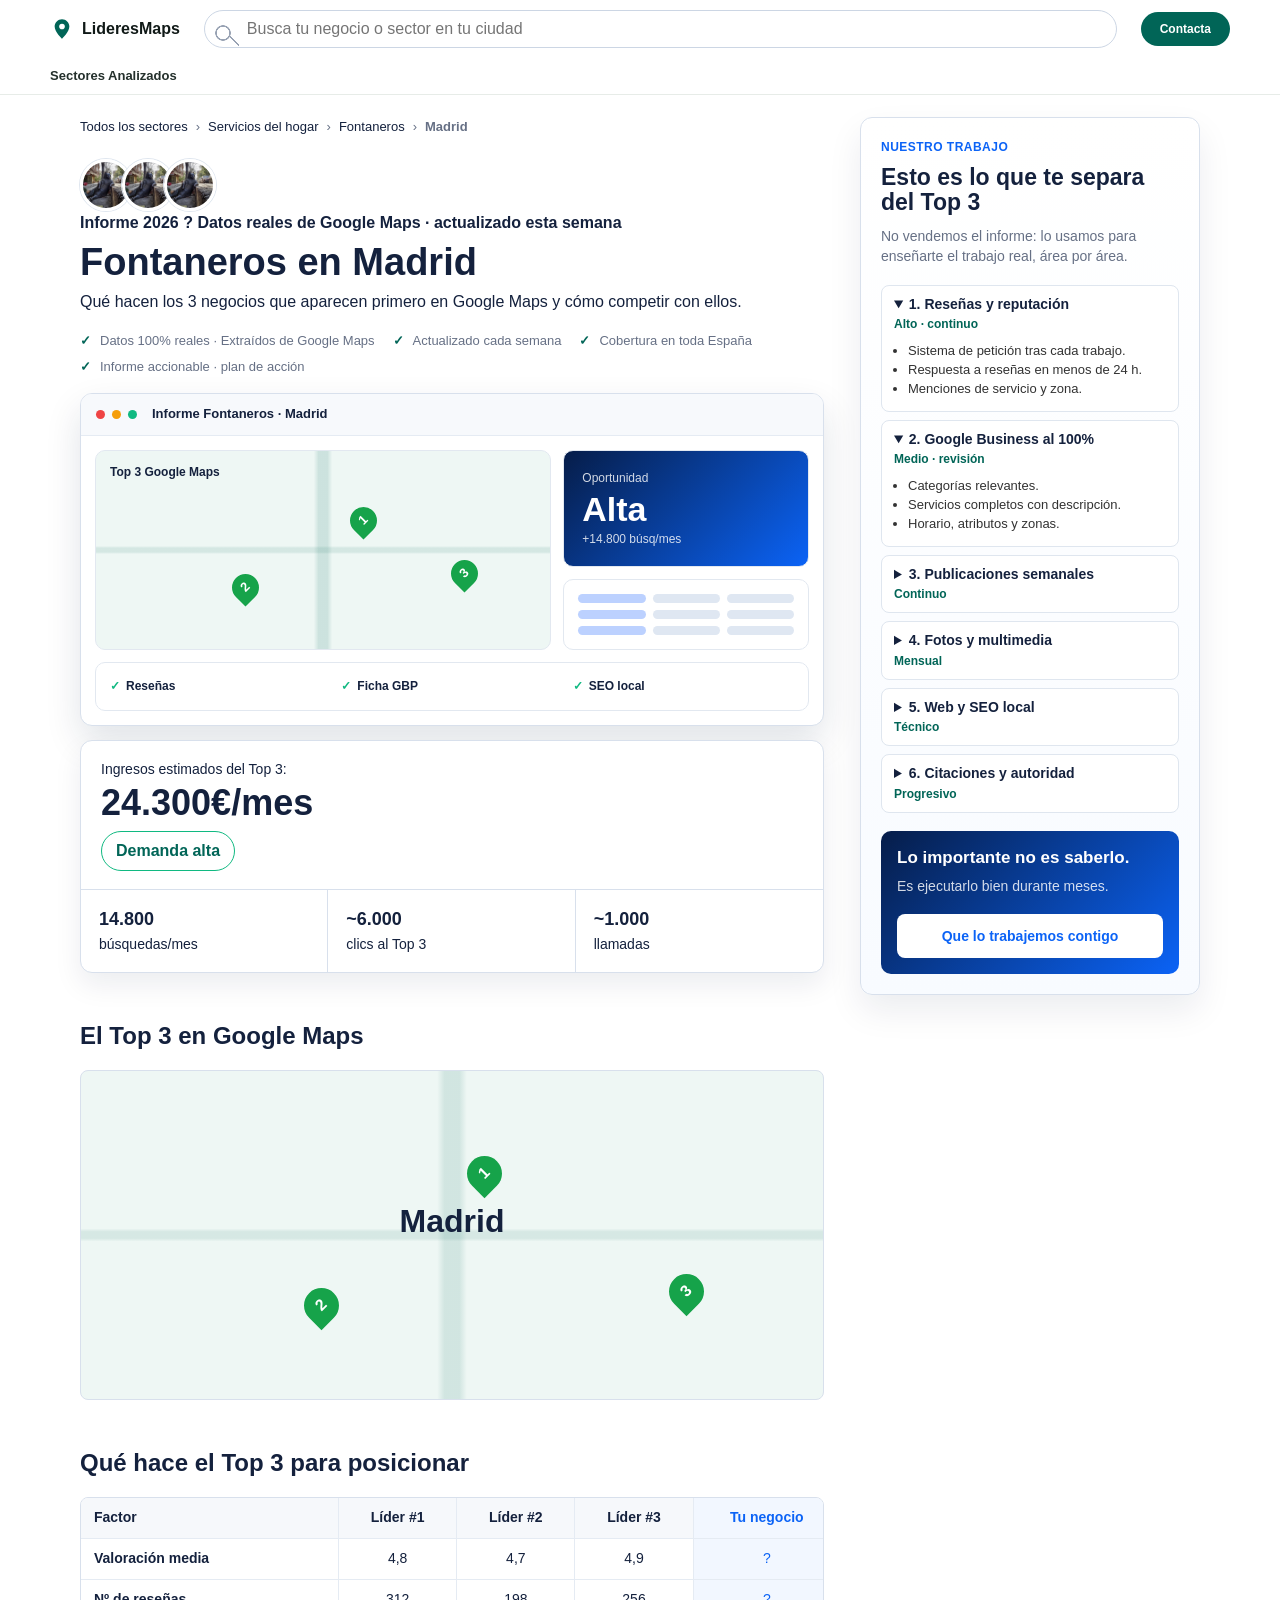
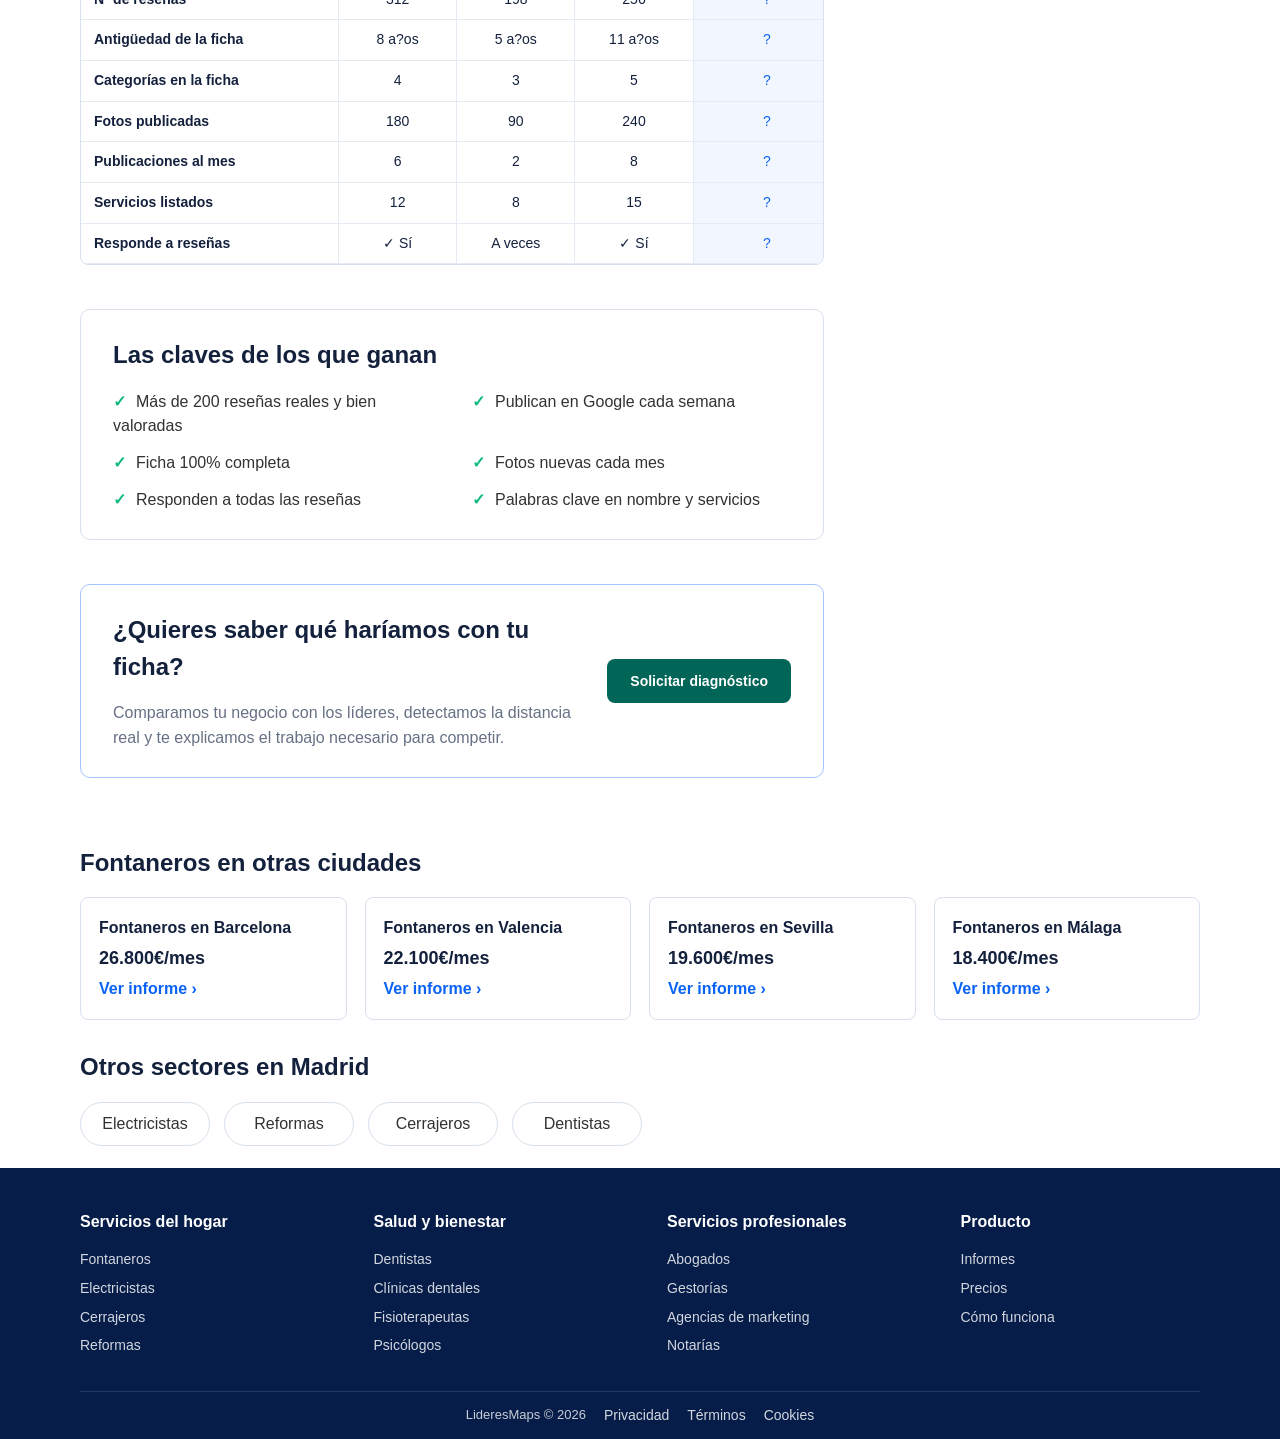
==== commit 26bd9c0c: "Refine LideresMaps pages and visuals" ====
--- a/fontaneros-madrid.html
+++ b/fontaneros-madrid.html
@@ -6,20 +6,25 @@
   <meta http-equiv="Cache-Control" content="no-cache, no-store, must-revalidate">
   <meta http-equiv="Pragma" content="no-cache">
   <meta http-equiv="Expires" content="0">
-  <title>Fontaneros en Madrid - Informe SEO local | LíderesMaps</title>
+  <title>Fontaneros en Madrid - Informe SEO local | LideresMaps</title>
   <meta name="description" content="Informe de oportunidad SEO local para fontaneros en Madrid.">
-  <link rel="stylesheet" href="styles.css?v=3">
+  <link rel="stylesheet" href="styles.css?v=5">
   <link rel="stylesheet" href="informe.css?v=1">
 </head>
 <body>
   <header class="site-header">
-    <div class="container header__inner">
-      <a class="brand" href="index.html?v=4" aria-label="LíderesMaps inicio">
+    <div class="container header__inner header__top">
+      <a class="brand" href="index.html?v=12" aria-label="LideresMaps inicio">
         <span class="brand__pin" aria-hidden="true"><svg viewBox="0 0 24 24"><path d="M12 2.2c-4.05 0-7.35 3.3-7.35 7.35 0 5.5 7.35 12.25 7.35 12.25s7.35-6.75 7.35-12.25c0-4.05-3.3-7.35-7.35-7.35Z"></path><circle cx="12" cy="9.55" r="2.8"></circle></svg></span>
-        <span>LíderesMaps</span>
+        <span>LideresMaps</span>
       </a>
       <form class="header-search" action="#" role="search"><label class="sr-only" for="report-search">Busca tu negocio o sector</label><input id="report-search" type="search" placeholder="Busca tu negocio o sector en tu ciudad"></form>
-      <a class="btn btn--primary" href="#">Solicitar análisis</a>
+      <a class="btn btn--primary" href="index.html?v=12#contacto">Contacta</a>
+    </div>
+    <div class="header-sectors">
+      <div class="container header-sectors__inner">
+        <a class="header-sectors__label" href="informes-disponibles.html?v=2">Sectores Analizados</a>
+      </div>
     </div>
   </header>
 
@@ -30,7 +35,7 @@
           <section class="report-intro">
             <nav class="breadcrumbs" aria-label="Migas de pan"><a href="informes-disponibles.html?v=2">Todos los sectores</a><span>›</span><a href="informes-disponibles.html?v=2#hogar">Servicios del hogar</a><span>›</span><a href="fontaneros.html?v=1">Fontaneros</a><span>›</span><strong>Madrid</strong></nav>
             <div class="avatars"><span></span><span></span><span></span></div>
-            <p class="status-pill">Informe 2026 · Datos reales de Google Maps · actualizado esta semana</p>
+            <p class="status-pill">Informe 2026 ? Datos reales de Google Maps · actualizado esta semana</p>
             <h1>Fontaneros en Madrid</h1>
             <p>Qué hacen los 3 negocios que aparecen primero en Google Maps y cómo competir con ellos.</p>
             <div class="trust-row trust-row--hero">
@@ -92,14 +97,14 @@
               <table>
                 <thead><tr><th>Factor</th><th>Líder #1</th><th>Líder #2</th><th>Líder #3</th><th>Tu negocio</th></tr></thead>
                 <tbody>
-                  <tr><td>Valoración media</td><td>4,8 ⭐</td><td>4,7 ⭐</td><td>4,9 ⭐</td><td>—</td></tr>
-                  <tr><td>Nº de reseñas</td><td>312</td><td>198</td><td>256</td><td>—</td></tr>
-                  <tr><td>Antigüedad de la ficha</td><td>8 años</td><td>5 años</td><td>11 años</td><td>—</td></tr>
-                  <tr><td>Categorías en la ficha</td><td>4</td><td>3</td><td>5</td><td>—</td></tr>
-                  <tr><td>Fotos publicadas</td><td>180</td><td>90</td><td>240</td><td>—</td></tr>
-                  <tr><td>Publicaciones al mes</td><td>6</td><td>2</td><td>8</td><td>—</td></tr>
-                  <tr><td>Servicios listados</td><td>12</td><td>8</td><td>15</td><td>—</td></tr>
-                  <tr><td>Responde a reseñas</td><td>✓ Sí</td><td>A veces</td><td>✓ Sí</td><td>—</td></tr>
+                  <tr><td>Valoración media</td><td>4,8</td><td>4,7</td><td>4,9</td><td>?</td></tr>
+                  <tr><td>Nº de reseñas</td><td>312</td><td>198</td><td>256</td><td>?</td></tr>
+                  <tr><td>Antigüedad de la ficha</td><td>8 a?os</td><td>5 a?os</td><td>11 a?os</td><td>?</td></tr>
+                  <tr><td>Categorías en la ficha</td><td>4</td><td>3</td><td>5</td><td>?</td></tr>
+                  <tr><td>Fotos publicadas</td><td>180</td><td>90</td><td>240</td><td>?</td></tr>
+                  <tr><td>Publicaciones al mes</td><td>6</td><td>2</td><td>8</td><td>?</td></tr>
+                  <tr><td>Servicios listados</td><td>12</td><td>8</td><td>15</td><td>?</td></tr>
+                  <tr><td>Responde a reseñas</td><td>✓ Sí</td><td>A veces</td><td>✓ Sí</td><td>?</td></tr>
                 </tbody>
               </table>
             </div>
@@ -169,7 +174,7 @@
       <section><h2>Servicios profesionales</h2><a href="informes-disponibles.html?v=2">Abogados</a><a href="informes-disponibles.html?v=2">Gestorías</a><a href="informes-disponibles.html?v=2">Agencias de marketing</a><a href="informes-disponibles.html?v=2">Notarías</a></section>
       <section><h2>Producto</h2><a href="informes-disponibles.html?v=2">Informes</a><a href="#">Precios</a><a href="#">Cómo funciona</a></section>
     </div>
-    <div class="container footer-bottom"><span>LíderesMaps © 2026</span><a href="#">Privacidad</a><a href="#">Términos</a><a href="#">Cookies</a></div>
+    <div class="container footer-bottom"><span>LideresMaps © 2026</span><a href="#">Privacidad</a><a href="#">Términos</a><a href="#">Cookies</a></div>
   </footer>
 </body>
 </html>
--- a/styles.css
+++ b/styles.css
@@ -81,8 +81,8 @@
 
 .btn--primary {
   color: var(--white);
-  background: var(--blue);
-  box-shadow: 0 8px 18px rgba(11, 99, 246, 0.22);
+  background: var(--green);
+  box-shadow: none;
 }
 
 .topline {
@@ -112,32 +112,49 @@
   position: sticky;
   top: 0;
   z-index: 10;
-  background: rgba(255, 255, 255, 0.96);
-  border-bottom: 1px solid var(--line);
+  background: rgba(255, 255, 255, 0.98);
+  border-bottom: 1px solid #e7ece8;
   backdrop-filter: blur(12px);
 }
 
+.site-header .container {
+  width: min(100% - 48px, 1180px);
+}
+
 .header__inner {
-  min-height: 72px;
-  display: flex;
-  align-items: center;
-  gap: 28px;
+  min-height: 58px;
+  display: flex;
+  align-items: center;
+  gap: 24px;
+}
+
+.site-header .btn--primary {
+  min-height: 34px;
+  padding: 8px 18px;
+  border-radius: 999px;
+  font-size: 12px;
+  font-weight: 600;
+}
+
+.header__top {
+  gap: 24px;
 }
 
 .brand {
   display: inline-flex;
   align-items: center;
-  gap: 9px;
-  color: var(--blue);
-  font-size: 22px;
+  gap: 8px;
+  color: #101917;
+  font-size: 16px;
   font-weight: 600;
   line-height: 1;
 }
 
 .brand__pin {
-  width: 29px;
-  height: 29px;
+  width: 24px;
+  height: 24px;
   display: inline-flex;
+  color: var(--green);
 }
 
 .brand__pin svg {
@@ -157,14 +174,31 @@
 }
 
 .main-nav a {
-  color: var(--text);
-  font-size: 14px;
-  font-weight: 600;
+  color: #273330;
+  font-size: 12px;
+  font-weight: 500;
 }
 
 .header-search {
   flex: 1;
   min-width: 220px;
+}
+
+.header-sectors {
+  background: rgba(255,255,255,0.98);
+}
+
+.header-sectors__inner {
+  min-height: 36px;
+  display: flex;
+  align-items: center;
+}
+
+.header-sectors__label {
+  color: #24302c;
+  font-size: 13px;
+  font-weight: 600;
+  white-space: nowrap;
 }
 
 .header-search input,
@@ -182,6 +216,8 @@
 
 .header-search input {
   padding: 0 20px 0 42px;
+  min-height: 38px;
+  border-radius: 999px;
   background-image: radial-gradient(circle at 18px 50%, transparent 6px, #98a2b3 6.5px, #98a2b3 7.5px, transparent 8px), linear-gradient(45deg, transparent 46%, #98a2b3 47%, #98a2b3 58%, transparent 59%);
   background-position: left top, 24px 25px;
   background-size: 34px 44px, 10px 10px;
@@ -259,11 +295,8 @@
     padding: 14px 0;
   }
 
-  .main-nav {
-    order: 3;
-    width: 100%;
-    overflow: auto;
-    padding-bottom: 2px;
+  .header-sectors__inner {
+    min-height: 34px;
   }
 
   .header-search {
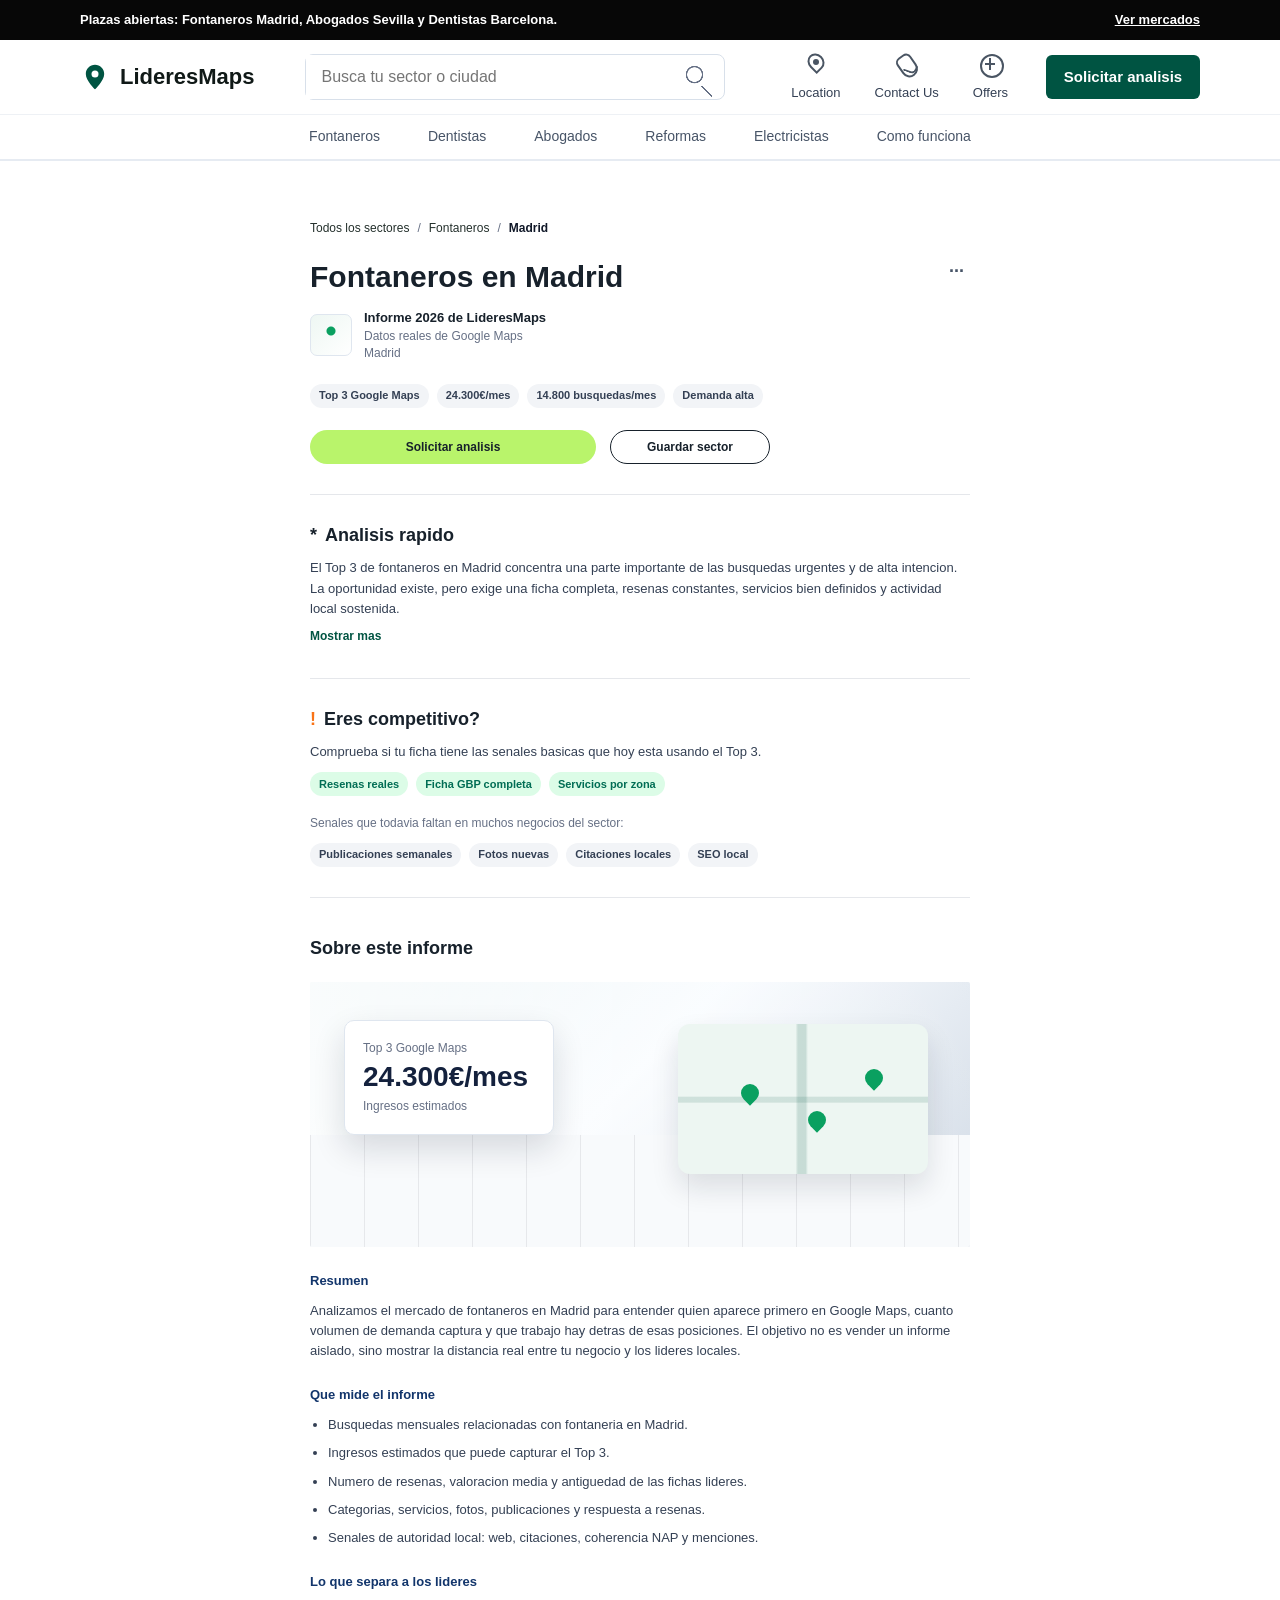
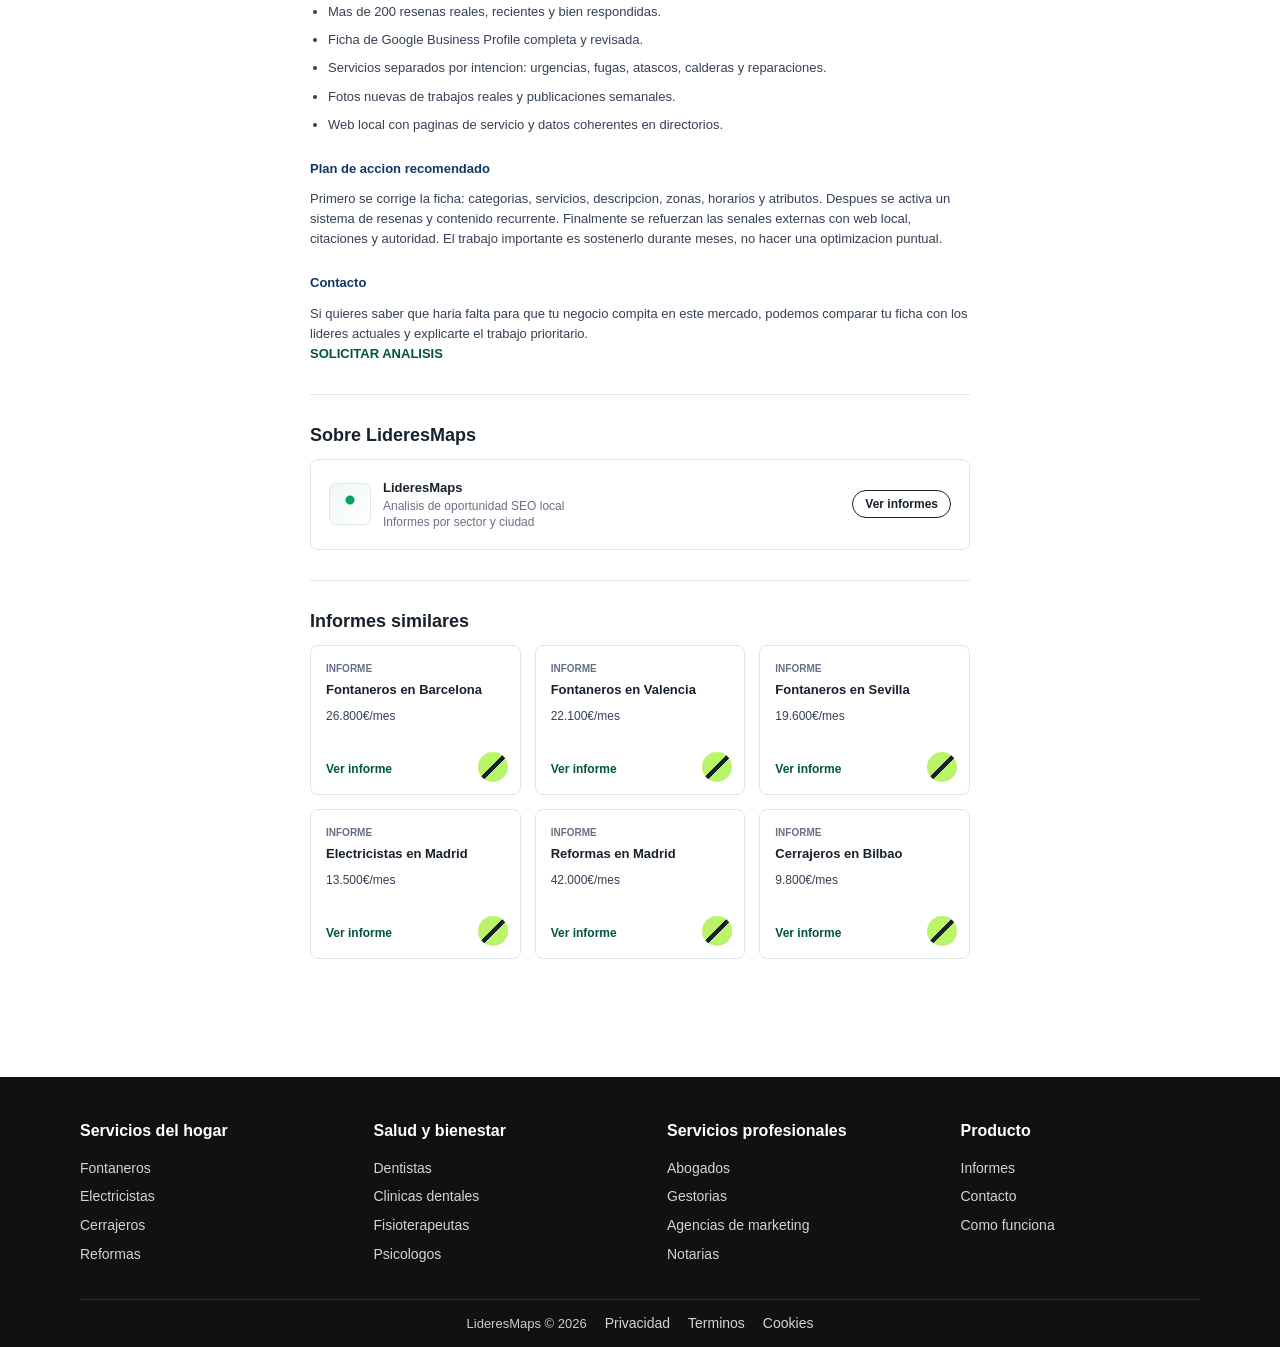
==== commit 051df2da: "Publicar sitio y documentar paginas" ====
--- a/fontaneros-madrid.html
+++ b/fontaneros-madrid.html
@@ -8,173 +8,189 @@
   <meta http-equiv="Expires" content="0">
   <title>Fontaneros en Madrid - Informe SEO local | LideresMaps</title>
   <meta name="description" content="Informe de oportunidad SEO local para fontaneros en Madrid.">
-  <link rel="stylesheet" href="styles.css?v=5">
-  <link rel="stylesheet" href="informe.css?v=1">
+  <link rel="stylesheet" href="styles.css?v=10">
+  <link rel="stylesheet" href="informe.css?v=2">
 </head>
 <body>
-  <header class="site-header">
-    <div class="container header__inner header__top">
-      <a class="brand" href="index.html?v=12" aria-label="LideresMaps inicio">
-        <span class="brand__pin" aria-hidden="true"><svg viewBox="0 0 24 24"><path d="M12 2.2c-4.05 0-7.35 3.3-7.35 7.35 0 5.5 7.35 12.25 7.35 12.25s7.35-6.75 7.35-12.25c0-4.05-3.3-7.35-7.35-7.35Z"></path><circle cx="12" cy="9.55" r="2.8"></circle></svg></span>
-        <span>LideresMaps</span>
-      </a>
-      <form class="header-search" action="#" role="search"><label class="sr-only" for="report-search">Busca tu negocio o sector</label><input id="report-search" type="search" placeholder="Busca tu negocio o sector en tu ciudad"></form>
-      <a class="btn btn--primary" href="index.html?v=12#contacto">Contacta</a>
-    </div>
-    <div class="header-sectors">
-      <div class="container header-sectors__inner">
-        <a class="header-sectors__label" href="informes-disponibles.html?v=2">Sectores Analizados</a>
+  <header class="scotia-header">
+    <div class="scotia-promo">
+      <div class="scotia-shell">
+        <span>Plazas abiertas: Fontaneros Madrid, Abogados Sevilla y Dentistas Barcelona.</span>
+        <a href="informes-disponibles.html?v=2">Ver mercados</a>
       </div>
     </div>
+
+    <div class="scotia-mainbar">
+      <div class="scotia-shell scotia-mainbar__inner">
+        <a class="brand" href="index.html" aria-label="LideresMaps inicio">
+          <span class="brand__pin" aria-hidden="true">
+            <svg viewBox="0 0 24 24">
+              <path d="M12 2.2c-4.05 0-7.35 3.3-7.35 7.35 0 5.5 7.35 12.25 7.35 12.25s7.35-6.75 7.35-12.25c0-4.05-3.3-7.35-7.35-7.35Z"></path>
+              <circle cx="12" cy="9.55" r="2.8"></circle>
+            </svg>
+          </span>
+          <span>LideresMaps</span>
+        </a>
+
+        <form class="scotia-search" action="informes-disponibles.html">
+          <label class="sr-only" for="report-search">Busca tu sector o ciudad</label>
+          <input id="report-search" type="search" placeholder="Busca tu sector o ciudad">
+          <button type="submit" aria-label="Buscar"></button>
+        </form>
+
+        <div class="scotia-actions" aria-label="Accesos rapidos">
+          <a href="informes-disponibles.html?v=2"><span class="scotia-action-icon scotia-action-icon--location" aria-hidden="true"></span>Location</a>
+          <a href="index.html#contacto"><span class="scotia-action-icon scotia-action-icon--contact" aria-hidden="true"></span>Contact Us</a>
+          <a href="fontaneros-madrid.html?v=2"><span class="scotia-action-icon scotia-action-icon--offers" aria-hidden="true"></span>Offers</a>
+        </div>
+
+        <a class="scotia-login" href="index.html#contacto">Solicitar analisis</a>
+      </div>
+    </div>
+
+    <nav class="scotia-cats" aria-label="Categorias principales">
+      <div class="scotia-shell">
+        <a href="fontaneros.html?v=1">Fontaneros</a>
+        <a href="informes-disponibles.html?v=2">Dentistas</a>
+        <a href="informes-disponibles.html?v=2">Abogados</a>
+        <a href="informes-disponibles.html?v=2">Reformas</a>
+        <a href="informes-disponibles.html?v=2">Electricistas</a>
+        <a href="index.html#como-funciona">Como funciona</a>
+      </div>
+    </nav>
   </header>
 
-  <main class="report-page">
-    <section class="report-layout-section report-layout-section--top">
-      <div class="container report-layout">
-        <div class="report-main">
-          <section class="report-intro">
-            <nav class="breadcrumbs" aria-label="Migas de pan"><a href="informes-disponibles.html?v=2">Todos los sectores</a><span>›</span><a href="informes-disponibles.html?v=2#hogar">Servicios del hogar</a><span>›</span><a href="fontaneros.html?v=1">Fontaneros</a><span>›</span><strong>Madrid</strong></nav>
-            <div class="avatars"><span></span><span></span><span></span></div>
-            <p class="status-pill">Informe 2026 ? Datos reales de Google Maps · actualizado esta semana</p>
-            <h1>Fontaneros en Madrid</h1>
-            <p>Qué hacen los 3 negocios que aparecen primero en Google Maps y cómo competir con ellos.</p>
-            <div class="trust-row trust-row--hero">
-              <span>Datos 100% reales · Extraídos de Google Maps</span>
-              <span>Actualizado cada semana</span>
-              <span>Cobertura en toda España</span>
-              <span>Informe accionable · plan de acción</span>
-            </div>
-          </section>
+  <main class="report-job-page">
+    <article class="job-report">
+      <nav class="job-breadcrumbs" aria-label="Migas de pan">
+        <a href="informes-disponibles.html?v=2">Todos los sectores</a>
+        <span>/</span>
+        <a href="fontaneros.html?v=1">Fontaneros</a>
+        <span>/</span>
+        <strong>Madrid</strong>
+      </nav>
 
-          <section class="report-section report-section--first">
-            <div class="preview-stack">
-              <div class="report-preview" aria-label="Vista previa del análisis">
-                <div class="preview-toolbar">
-                  <span></span><span></span><span></span>
-                  <strong>Informe Fontaneros · Madrid</strong>
-                </div>
-                <div class="preview-grid">
-                  <div class="preview-map">
-                    <b>Top 3 Google Maps</b>
-                    <i class="p1">1</i><i class="p2">2</i><i class="p3">3</i>
-                  </div>
-                  <div class="preview-score">
-                    <span>Oportunidad</span>
-                    <strong>Alta</strong>
-                    <em>+14.800 búsq/mes</em>
-                  </div>
-                  <div class="preview-table">
-                    <span></span><span></span><span></span>
-                    <span></span><span></span><span></span>
-                    <span></span><span></span><span></span>
-                  </div>
-                  <ul class="preview-checks">
-                    <li>Reseñas</li>
-                    <li>Ficha GBP</li>
-                    <li>SEO local</li>
-                  </ul>
-                </div>
-              </div>
-              <div class="metrics-panel metrics-panel--compact">
-                <div class="metric-main"><span>Ingresos estimados del Top 3:</span><strong>24.300€/mes</strong><em>Demanda alta</em></div>
-                <div class="metric-grid">
-                  <div><strong>14.800</strong><span>búsquedas/mes</span></div>
-                  <div><strong>~6.000</strong><span>clics al Top 3</span></div>
-                  <div><strong>~1.000</strong><span>llamadas</span></div>
-                </div>
-              </div>
-            </div>
-          </section>
+      <section class="job-hero">
+        <button class="job-menu" type="button" aria-label="Mas opciones">...</button>
+        <h1>Fontaneros en Madrid</h1>
+        <div class="job-company">
+          <span class="job-company__logo" aria-hidden="true"></span>
+          <div>
+            <strong>Informe 2026 de LideresMaps</strong>
+            <span>Datos reales de Google Maps</span>
+            <span>Madrid</span>
+          </div>
+        </div>
+        <div class="job-tags" aria-label="Datos clave">
+          <span>Top 3 Google Maps</span>
+          <span>24.300&euro;/mes</span>
+          <span>14.800 busquedas/mes</span>
+          <span>Demanda alta</span>
+        </div>
+        <div class="job-actions">
+          <a class="job-primary" href="index.html#contacto">Solicitar analisis</a>
+          <a class="job-secondary" href="informes-disponibles.html?v=2">Guardar sector</a>
+        </div>
+      </section>
 
-          <section class="report-section">
-            <h2>El Top 3 en Google Maps</h2>
-            <div class="large-map"><b>Madrid</b><i class="pin-1">1</i><i class="pin-2">2</i><i class="pin-3">3</i></div>
-          </section>
+      <section class="job-summary">
+        <h2>Analisis rapido</h2>
+        <p>El Top 3 de fontaneros en Madrid concentra una parte importante de las busquedas urgentes y de alta intencion. La oportunidad existe, pero exige una ficha completa, resenas constantes, servicios bien definidos y actividad local sostenida.</p>
+        <button type="button">Mostrar mas</button>
+      </section>
 
-          <section class="report-section">
-            <h2>Qué hace el Top 3 para posicionar</h2>
-            <div class="comparison-table">
-              <table>
-                <thead><tr><th>Factor</th><th>Líder #1</th><th>Líder #2</th><th>Líder #3</th><th>Tu negocio</th></tr></thead>
-                <tbody>
-                  <tr><td>Valoración media</td><td>4,8</td><td>4,7</td><td>4,9</td><td>?</td></tr>
-                  <tr><td>Nº de reseñas</td><td>312</td><td>198</td><td>256</td><td>?</td></tr>
-                  <tr><td>Antigüedad de la ficha</td><td>8 a?os</td><td>5 a?os</td><td>11 a?os</td><td>?</td></tr>
-                  <tr><td>Categorías en la ficha</td><td>4</td><td>3</td><td>5</td><td>?</td></tr>
-                  <tr><td>Fotos publicadas</td><td>180</td><td>90</td><td>240</td><td>?</td></tr>
-                  <tr><td>Publicaciones al mes</td><td>6</td><td>2</td><td>8</td><td>?</td></tr>
-                  <tr><td>Servicios listados</td><td>12</td><td>8</td><td>15</td><td>?</td></tr>
-                  <tr><td>Responde a reseñas</td><td>✓ Sí</td><td>A veces</td><td>✓ Sí</td><td>?</td></tr>
-                </tbody>
-              </table>
-            </div>
-          </section>
+      <section class="job-match">
+        <h2>Eres competitivo?</h2>
+        <p>Comprueba si tu ficha tiene las senales basicas que hoy esta usando el Top 3.</p>
+        <div class="match-pills">
+          <span>Resenas reales</span>
+          <span>Ficha GBP completa</span>
+          <span>Servicios por zona</span>
+        </div>
+        <p class="match-note">Senales que todavia faltan en muchos negocios del sector:</p>
+        <div class="skill-pills">
+          <span>Publicaciones semanales</span>
+          <span>Fotos nuevas</span>
+          <span>Citaciones locales</span>
+          <span>SEO local</span>
+        </div>
+      </section>
 
-          <section class="report-section">
-            <div class="keys-box">
-              <h2>Las claves de los que ganan</h2>
-              <ul>
-                <li>Más de 200 reseñas reales y bien valoradas</li>
-                <li>Publican en Google cada semana</li>
-                <li>Ficha 100% completa</li>
-                <li>Fotos nuevas cada mes</li>
-                <li>Responden a todas las reseñas</li>
-                <li>Palabras clave en nombre y servicios</li>
-              </ul>
-            </div>
-          </section>
-
-          <section class="report-section">
-            <div class="big-cta"><div><h2>¿Quieres saber qué haríamos con tu ficha?</h2><p>Comparamos tu negocio con los líderes, detectamos la distancia real y te explicamos el trabajo necesario para competir.</p></div><a class="btn btn--primary" href="#">Solicitar diagnóstico</a></div>
-          </section>
+      <section class="job-content">
+        <h2>Sobre este informe</h2>
+        <div class="report-photo" aria-label="Vista del informe de oportunidad">
+          <div class="report-photo__panel">
+            <span>Top 3 Google Maps</span>
+            <strong>24.300&euro;/mes</strong>
+            <em>Ingresos estimados</em>
+          </div>
+          <div class="report-photo__map"><i></i><i></i><i></i></div>
         </div>
 
-        <aside class="work-sidebar" aria-label="Plan de trabajo">
-          <div class="work-sidebar__inner">
-            <p class="work-eyebrow">Nuestro trabajo</p>
-            <h2>Esto es lo que te separa del Top 3</h2>
-            <p class="section-note">No vendemos el informe: lo usamos para enseñarte el trabajo real, área por área.</p>
-            <div class="action-plan action-plan--sidebar">
-              <details open><summary>1. Reseñas y reputación <span>Alto · continuo</span></summary><ul><li>Sistema de petición tras cada trabajo.</li><li>Respuesta a reseñas en menos de 24 h.</li><li>Menciones de servicio y zona.</li></ul></details>
-              <details open><summary>2. Google Business al 100% <span>Medio · revisión</span></summary><ul><li>Categorías relevantes.</li><li>Servicios completos con descripción.</li><li>Horario, atributos y zonas.</li></ul></details>
-              <details><summary>3. Publicaciones semanales <span>Continuo</span></summary></details>
-              <details><summary>4. Fotos y multimedia <span>Mensual</span></summary></details>
-              <details><summary>5. Web y SEO local <span>Técnico</span></summary></details>
-              <details><summary>6. Citaciones y autoridad <span>Progresivo</span></summary></details>
-            </div>
-            <div class="sidebar-cta">
-              <strong>Lo importante no es saberlo.</strong>
-              <span>Es ejecutarlo bien durante meses.</span>
-              <a class="btn btn--primary" href="#">Que lo trabajemos contigo</a>
-            </div>
+        <h3>Resumen</h3>
+        <p>Analizamos el mercado de fontaneros en Madrid para entender quien aparece primero en Google Maps, cuanto volumen de demanda captura y que trabajo hay detras de esas posiciones. El objetivo no es vender un informe aislado, sino mostrar la distancia real entre tu negocio y los lideres locales.</p>
+
+        <h3>Que mide el informe</h3>
+        <ul>
+          <li>Busquedas mensuales relacionadas con fontaneria en Madrid.</li>
+          <li>Ingresos estimados que puede capturar el Top 3.</li>
+          <li>Numero de resenas, valoracion media y antiguedad de las fichas lideres.</li>
+          <li>Categorias, servicios, fotos, publicaciones y respuesta a resenas.</li>
+          <li>Senales de autoridad local: web, citaciones, coherencia NAP y menciones.</li>
+        </ul>
+
+        <h3>Lo que separa a los lideres</h3>
+        <ul>
+          <li>Mas de 200 resenas reales, recientes y bien respondidas.</li>
+          <li>Ficha de Google Business Profile completa y revisada.</li>
+          <li>Servicios separados por intencion: urgencias, fugas, atascos, calderas y reparaciones.</li>
+          <li>Fotos nuevas de trabajos reales y publicaciones semanales.</li>
+          <li>Web local con paginas de servicio y datos coherentes en directorios.</li>
+        </ul>
+
+        <h3>Plan de accion recomendado</h3>
+        <p>Primero se corrige la ficha: categorias, servicios, descripcion, zonas, horarios y atributos. Despues se activa un sistema de resenas y contenido recurrente. Finalmente se refuerzan las senales externas con web local, citaciones y autoridad. El trabajo importante es sostenerlo durante meses, no hacer una optimizacion puntual.</p>
+
+        <h3>Contacto</h3>
+        <p>Si quieres saber que haria falta para que tu negocio compita en este mercado, podemos comparar tu ficha con los lideres actuales y explicarte el trabajo prioritario.</p>
+        <p><a href="index.html#contacto">SOLICITAR ANALISIS</a></p>
+      </section>
+
+      <section class="company-card-section">
+        <h2>Sobre LideresMaps</h2>
+        <div class="company-card">
+          <span class="job-company__logo" aria-hidden="true"></span>
+          <div>
+            <strong>LideresMaps</strong>
+            <span>Analisis de oportunidad SEO local</span>
+            <span>Informes por sector y ciudad</span>
           </div>
-        </aside>
-      </div>
-    </section>
+          <a href="informes-disponibles.html?v=2">Ver informes</a>
+        </div>
+      </section>
 
-    <section class="related-section">
-      <div class="container">
-        <h2>Fontaneros en otras ciudades</h2>
-        <div class="related-grid">
-          <a href="informes-disponibles.html?v=2"><strong>Fontaneros en Barcelona</strong><span>26.800€/mes</span><em>Ver informe ›</em></a>
-          <a href="informes-disponibles.html?v=2"><strong>Fontaneros en Valencia</strong><span>22.100€/mes</span><em>Ver informe ›</em></a>
-          <a href="informes-disponibles.html?v=2"><strong>Fontaneros en Sevilla</strong><span>19.600€/mes</span><em>Ver informe ›</em></a>
-          <a href="informes-disponibles.html?v=2"><strong>Fontaneros en Málaga</strong><span>18.400€/mes</span><em>Ver informe ›</em></a>
+      <section class="similar-reports">
+        <h2>Informes similares</h2>
+        <div class="similar-grid">
+          <a href="informes-disponibles.html?v=2"><small>Informe</small><strong>Fontaneros en Barcelona</strong><span>26.800&euro;/mes</span><em>Ver informe</em></a>
+          <a href="informes-disponibles.html?v=2"><small>Informe</small><strong>Fontaneros en Valencia</strong><span>22.100&euro;/mes</span><em>Ver informe</em></a>
+          <a href="informes-disponibles.html?v=2"><small>Informe</small><strong>Fontaneros en Sevilla</strong><span>19.600&euro;/mes</span><em>Ver informe</em></a>
+          <a href="informes-disponibles.html?v=2"><small>Informe</small><strong>Electricistas en Madrid</strong><span>13.500&euro;/mes</span><em>Ver informe</em></a>
+          <a href="informes-disponibles.html?v=2"><small>Informe</small><strong>Reformas en Madrid</strong><span>42.000&euro;/mes</span><em>Ver informe</em></a>
+          <a href="informes-disponibles.html?v=2"><small>Informe</small><strong>Cerrajeros en Bilbao</strong><span>9.800&euro;/mes</span><em>Ver informe</em></a>
         </div>
-        <h2>Otros sectores en Madrid</h2>
-        <div class="pill-links"><a href="informes-disponibles.html?v=2">Electricistas</a><a href="informes-disponibles.html?v=2">Reformas</a><a href="informes-disponibles.html?v=2">Cerrajeros</a><a href="informes-disponibles.html?v=2">Dentistas</a></div>
-      </div>
-    </section>
+      </section>
+    </article>
   </main>
 
   <footer class="site-footer">
     <div class="container footer__inner">
       <section><h2>Servicios del hogar</h2><a href="fontaneros.html?v=1">Fontaneros</a><a href="informes-disponibles.html?v=2">Electricistas</a><a href="informes-disponibles.html?v=2">Cerrajeros</a><a href="informes-disponibles.html?v=2">Reformas</a></section>
-      <section><h2>Salud y bienestar</h2><a href="informes-disponibles.html?v=2">Dentistas</a><a href="informes-disponibles.html?v=2">Clínicas dentales</a><a href="informes-disponibles.html?v=2">Fisioterapeutas</a><a href="informes-disponibles.html?v=2">Psicólogos</a></section>
-      <section><h2>Servicios profesionales</h2><a href="informes-disponibles.html?v=2">Abogados</a><a href="informes-disponibles.html?v=2">Gestorías</a><a href="informes-disponibles.html?v=2">Agencias de marketing</a><a href="informes-disponibles.html?v=2">Notarías</a></section>
-      <section><h2>Producto</h2><a href="informes-disponibles.html?v=2">Informes</a><a href="#">Precios</a><a href="#">Cómo funciona</a></section>
+      <section><h2>Salud y bienestar</h2><a href="informes-disponibles.html?v=2">Dentistas</a><a href="informes-disponibles.html?v=2">Clinicas dentales</a><a href="informes-disponibles.html?v=2">Fisioterapeutas</a><a href="informes-disponibles.html?v=2">Psicologos</a></section>
+      <section><h2>Servicios profesionales</h2><a href="informes-disponibles.html?v=2">Abogados</a><a href="informes-disponibles.html?v=2">Gestorias</a><a href="informes-disponibles.html?v=2">Agencias de marketing</a><a href="informes-disponibles.html?v=2">Notarias</a></section>
+      <section><h2>Producto</h2><a href="informes-disponibles.html?v=2">Informes</a><a href="index.html#contacto">Contacto</a><a href="index.html#como-funciona">Como funciona</a></section>
     </div>
-    <div class="container footer-bottom"><span>LideresMaps © 2026</span><a href="#">Privacidad</a><a href="#">Términos</a><a href="#">Cookies</a></div>
+    <div class="container footer-bottom"><span>LideresMaps &copy; 2026</span><a href="index.html#contacto">Privacidad</a><a href="index.html#contacto">Terminos</a><a href="index.html#contacto">Cookies</a></div>
   </footer>
 </body>
 </html>
--- a/styles.css
+++ b/styles.css
@@ -1,8 +1,8 @@
 :root {
-  --green: #016557;
-  --green-2: #0a8a76;
-  --navy: #061d49;
-  --navy-2: #082a63;
+  --green: #005442;
+  --green-2: #13aa70;
+  --navy: #111111;
+  --navy-2: #1f2937;
   --blue: #0b63f6;
   --text: #14213d;
   --body: #323232;
@@ -118,21 +118,22 @@
 }
 
 .site-header .container {
-  width: min(100% - 48px, 1180px);
+  width: calc(100% - 48px);
+  max-width: none;
 }
 
 .header__inner {
-  min-height: 58px;
-  display: flex;
-  align-items: center;
-  gap: 24px;
+  min-height: 64px;
+  display: flex;
+  align-items: center;
+  gap: 28px;
 }
 
 .site-header .btn--primary {
-  min-height: 34px;
-  padding: 8px 18px;
+  min-height: 40px;
+  padding: 10px 22px;
   border-radius: 999px;
-  font-size: 12px;
+  font-size: 14px;
   font-weight: 600;
 }
 
@@ -145,14 +146,14 @@
   align-items: center;
   gap: 8px;
   color: #101917;
-  font-size: 16px;
+  font-size: 18px;
   font-weight: 600;
   line-height: 1;
 }
 
 .brand__pin {
-  width: 24px;
-  height: 24px;
+  width: 28px;
+  height: 28px;
   display: inline-flex;
   color: var(--green);
 }
@@ -175,7 +176,7 @@
 
 .main-nav a {
   color: #273330;
-  font-size: 12px;
+  font-size: 14px;
   font-weight: 500;
 }
 
@@ -224,6 +225,215 @@
   background-repeat: no-repeat;
 }
 
+.scotia-shell {
+  width: min(100% - 48px, 1120px);
+  margin: 0 auto;
+}
+
+.scotia-header {
+  position: sticky;
+  top: 0;
+  z-index: 20;
+  color: #24302c;
+  background: #ffffff;
+  border-bottom: 1px solid #e6ebf2;
+}
+
+.scotia-promo {
+  color: #ffffff;
+  background: #070707;
+}
+
+.scotia-promo .scotia-shell {
+  min-height: 40px;
+  display: flex;
+  align-items: center;
+  justify-content: space-between;
+  gap: 24px;
+  font-size: 13px;
+  font-weight: 600;
+}
+
+.scotia-promo a {
+  text-decoration: underline;
+  white-space: nowrap;
+}
+
+.scotia-mainbar__inner {
+  min-height: 74px;
+  display: flex;
+  align-items: center;
+  gap: 38px;
+}
+
+.scotia-mainbar .brand {
+  gap: 10px;
+  font-size: 22px;
+  font-weight: 700;
+}
+
+.scotia-mainbar .brand__pin {
+  width: 30px;
+  height: 30px;
+}
+
+.scotia-search {
+  width: min(100%, 420px);
+  display: grid;
+  grid-template-columns: 1fr 52px;
+  align-items: center;
+  margin-left: 12px;
+  border: 1px solid #d8e0ea;
+  border-radius: 8px;
+  background: #ffffff;
+}
+
+.scotia-search input {
+  min-width: 0;
+  min-height: 44px;
+  padding: 0 16px;
+  border: 0;
+  color: #14213d;
+  outline: 0;
+  font-size: 16px;
+}
+
+.scotia-search button {
+  width: 48px;
+  height: 44px;
+  border: 0;
+  background:
+    radial-gradient(circle at 45% 42%, transparent 7px, #667085 7.5px, #667085 8.5px, transparent 9px),
+    linear-gradient(45deg, transparent 48%, #667085 49%, #667085 58%, transparent 59%);
+  background-repeat: no-repeat;
+  background-position: center, 29px 31px;
+  background-size: 30px 30px, 11px 11px;
+}
+
+.scotia-actions {
+  display: flex;
+  align-items: center;
+  gap: 34px;
+  margin-left: auto;
+}
+
+.scotia-actions a {
+  display: grid;
+  justify-items: center;
+  gap: 5px;
+  color: #344054;
+  font-size: 13px;
+  font-weight: 500;
+}
+
+.scotia-actions span {
+  color: #005442;
+  font-size: 22px;
+  line-height: 1;
+}
+
+.scotia-action-icon {
+  position: relative;
+  width: 28px;
+  height: 28px;
+  display: block;
+}
+
+.scotia-action-icon::before,
+.scotia-action-icon::after {
+  content: "";
+  position: absolute;
+}
+
+.scotia-action-icon--location::before {
+  inset: 3px 6px 7px;
+  border: 2px solid #4a5563;
+  border-radius: 50% 50% 50% 0;
+  transform: rotate(-45deg);
+}
+
+.scotia-action-icon--location::after {
+  left: 11px;
+  top: 9px;
+  width: 6px;
+  height: 6px;
+  border-radius: 999px;
+  background: #4a5563;
+}
+
+.scotia-action-icon--contact::before {
+  left: 6px;
+  top: 4px;
+  width: 13px;
+  height: 20px;
+  border: 2px solid #4a5563;
+  border-radius: 7px 7px 10px 10px;
+  transform: rotate(-35deg);
+}
+
+.scotia-action-icon--contact::after {
+  right: 4px;
+  bottom: 5px;
+  width: 11px;
+  height: 7px;
+  border-bottom: 2px solid #4a5563;
+  border-right: 2px solid #4a5563;
+  border-radius: 0 0 6px 0;
+  transform: rotate(20deg);
+}
+
+.scotia-action-icon--offers::before {
+  left: 4px;
+  top: 4px;
+  width: 20px;
+  height: 20px;
+  border: 2px solid #4a5563;
+  border-radius: 999px;
+}
+
+.scotia-action-icon--offers::after {
+  left: 9px;
+  top: 8px;
+  width: 10px;
+  height: 12px;
+  background:
+    linear-gradient(#4a5563, #4a5563) 50% 0 / 2px 100% no-repeat,
+    linear-gradient(#4a5563, #4a5563) 0 50% / 100% 2px no-repeat;
+}
+
+.scotia-login {
+  min-width: 154px;
+  min-height: 44px;
+  display: inline-flex;
+  align-items: center;
+  justify-content: center;
+  border-radius: 6px;
+  color: #ffffff;
+  background: #005442;
+  font-size: 15px;
+  font-weight: 700;
+}
+
+.scotia-cats {
+  border-top: 1px solid #eef1f5;
+  border-bottom: 1px solid #e6ebf2;
+}
+
+.scotia-cats .scotia-shell {
+  min-height: 44px;
+  display: flex;
+  align-items: center;
+  justify-content: center;
+  gap: 48px;
+}
+
+.scotia-cats a {
+  color: #475467;
+  font-size: 14px;
+  font-weight: 500;
+  white-space: nowrap;
+}
+
 .site-footer {
   color: var(--white);
   background: var(--navy);
@@ -289,6 +499,28 @@
     width: min(100% - 32px, var(--container));
   }
 
+  .scotia-actions,
+  .scotia-cats {
+    display: none;
+  }
+
+  .scotia-mainbar__inner {
+    min-height: 76px;
+    flex-wrap: wrap;
+    gap: 16px;
+    padding: 14px 0;
+  }
+
+  .scotia-search {
+    order: 3;
+    width: 100%;
+    margin-left: 0;
+  }
+
+  .scotia-login {
+    margin-left: auto;
+  }
+
   .header__inner {
     gap: 16px;
     flex-wrap: wrap;
@@ -309,6 +541,21 @@
 }
 
 @media (max-width: 640px) {
+  .scotia-shell {
+    width: calc(100% - 28px);
+  }
+
+  .scotia-promo .scotia-shell {
+    align-items: flex-start;
+    flex-direction: column;
+    gap: 4px;
+    padding: 10px 0;
+  }
+
+  .scotia-login {
+    display: none;
+  }
+
   .topline__inner {
     justify-content: flex-start;
     overflow: auto;
--- a/informe.css
+++ b/informe.css
@@ -1,788 +1,440 @@
-.report-page {
-  background: #fff;
-}
-
-.report-layout-section--top {
-  padding-top: 28px;
-}
-
-.breadcrumbs {
+.report-job-page {
+  background: #ffffff;
+}
+
+.job-report {
+  width: min(100% - 48px, 660px);
+  margin: 0 auto;
+  padding: 58px 0 88px;
+}
+
+.job-breadcrumbs {
   display: flex;
   flex-wrap: wrap;
   gap: 8px;
   margin-bottom: 22px;
-  color: var(--muted);
+  color: #667085;
+  font-size: 12px;
+  font-weight: 500;
+}
+
+.job-breadcrumbs a {
+  color: #24302c;
+}
+
+.job-breadcrumbs strong {
+  color: #101828;
+}
+
+.job-hero {
+  position: relative;
+  padding-bottom: 30px;
+  border-bottom: 1px solid #e5e7eb;
+}
+
+.job-menu {
+  position: absolute;
+  right: 0;
+  top: -8px;
+  border: 0;
+  color: #475467;
+  background: transparent;
+  font-size: 18px;
+  font-weight: 700;
+}
+
+.job-hero h1 {
+  max-width: 560px;
+  margin: 0 0 14px;
+  color: #17212b;
+  font-size: 30px;
+  font-weight: 700;
+  line-height: 1.15;
+  letter-spacing: 0;
+}
+
+.job-company,
+.company-card {
+  display: grid;
+  grid-template-columns: auto 1fr;
+  gap: 12px;
+  align-items: center;
+}
+
+.job-company__logo {
+  width: 42px;
+  height: 42px;
+  display: block;
+  border: 1px solid #dfe6ef;
+  border-radius: 7px;
+  background:
+    radial-gradient(circle at 50% 40%, #0aa060 0 4px, transparent 5px),
+    linear-gradient(135deg, #eef7f3, #ffffff);
+}
+
+.job-company strong,
+.company-card strong {
+  display: block;
+  color: #17212b;
   font-size: 13px;
-}
-
-.breadcrumbs a {
-  color: var(--text);
-}
-
-.report-intro h1 {
-  margin: 6px 0 6px;
-  color: var(--text);
-  font-size: 38px;
-  font-weight: 800;
-  line-height: 1.1;
-}
-
-.report-intro {
-  max-width: 720px;
-  margin-bottom: 18px;
-}
-
-.preview-stack {
-  display: grid;
-  gap: 14px;
-  width: 100%;
-}
-
-.report-intro p {
-  margin: 0;
-  color: var(--text);
-  font-size: 16px;
-}
-
-.report-preview {
-  overflow: hidden;
-  border: 1px solid #d8e0ec;
-  border-radius: 12px;
-  background: #ffffff;
-  box-shadow: 0 16px 36px rgba(10,31,68,.12);
-}
-
-.preview-toolbar {
-  min-height: 42px;
-  display: flex;
-  align-items: center;
-  gap: 7px;
-  padding: 0 15px;
-  border-bottom: 1px solid #e5ebf3;
-  background: #f7f9fc;
-}
-
-.preview-toolbar span {
-  width: 9px;
-  height: 9px;
-  border-radius: 999px;
-  background: #c8d2e0;
-}
-
-.preview-toolbar span:first-child {
-  background: #ef4444;
-}
-
-.preview-toolbar span:nth-child(2) {
-  background: #f59e0b;
-}
-
-.preview-toolbar span:nth-child(3) {
-  background: #10b981;
-}
-
-.preview-toolbar strong {
-  margin-left: 8px;
-  color: var(--text);
-  font-size: 13px;
-  font-weight: 800;
-}
-
-.preview-grid {
-  display: grid;
-  grid-template-columns: 1.3fr .7fr;
-  gap: 12px;
-  padding: 14px;
-}
-
-.preview-map,
-.preview-score,
-.preview-table,
-.preview-checks {
-  border: 1px solid #e2e8f0;
-  border-radius: 10px;
-  background: #fff;
-}
-
-.preview-map {
-  position: relative;
-  min-height: 190px;
-  grid-row: span 2;
-  overflow: hidden;
-  background:
-    linear-gradient(90deg, transparent 0 48%, rgba(1,101,87,.14) 49% 51%, transparent 52%),
-    linear-gradient(0deg, transparent 0 48%, rgba(1,101,87,.11) 49% 51%, transparent 52%),
-    #eef7f4;
-}
-
-.preview-map b {
-  position: absolute;
-  left: 14px;
-  top: 12px;
-  color: var(--text);
-  font-size: 12px;
-}
-
-.preview-map i {
-  position: absolute;
-  width: 27px;
-  height: 27px;
-  display: grid;
-  place-items: center;
-  border-radius: 50% 50% 50% 0;
-  color: #fff;
-  background: #16a34a;
-  font-size: 13px;
-  font-style: normal;
-  font-weight: 800;
-  transform: rotate(-45deg);
-}
-
-.preview-map i::first-letter {
-  transform: rotate(45deg);
-}
-
-.preview-map .p1 { left: 56%; top: 28%; }
-.preview-map .p2 { left: 30%; top: 62%; }
-.preview-map .p3 { right: 16%; top: 55%; }
-
-.preview-score {
-  padding: 18px;
-  background: linear-gradient(135deg, #061d49, #0b63f6);
-  color: #fff;
-}
-
-.preview-score span,
-.preview-score em {
+  font-weight: 700;
+}
+
+.job-company span:not(.job-company__logo),
+.company-card span {
   display: block;
-  color: rgba(255,255,255,.82);
-  font-size: 12px;
-  font-style: normal;
-}
-
-.preview-score strong {
-  display: block;
-  margin: 4px 0;
-  font-size: 34px;
-  line-height: 1;
-}
-
-.preview-table {
-  display: grid;
-  grid-template-columns: repeat(3, 1fr);
-  gap: 7px;
-  padding: 14px;
-}
-
-.preview-table span {
-  height: 9px;
-  border-radius: 999px;
-  background: #dfe7f2;
-}
-
-.preview-table span:nth-child(3n+1) {
-  background: #bcd1ff;
-}
-
-.preview-checks {
-  grid-column: 1 / -1;
-  display: grid;
-  grid-template-columns: repeat(3, 1fr);
-  gap: 10px;
-  margin: 0;
-  padding: 14px;
-  list-style: none;
-}
-
-.preview-checks li {
-  color: var(--text);
-  font-size: 12px;
-  font-weight: 800;
-}
-
-.preview-checks li::before {
-  content: "✓";
-  margin-right: 6px;
-  color: #10b981;
-}
-
-.avatars {
-  height: 52px;
-  display: flex;
-}
-
-.avatars span {
-  width: 52px;
-  height: 52px;
-  margin-right: -10px;
-  border: 3px solid var(--white);
-  border-radius: 999px;
-  background-image: url("assets/hero-plumber.jpg");
-  background-position: center;
-  background-size: cover;
-  box-shadow: 0 0 0 1px #dfe6ef;
-}
-
-.status-pill {
-  display: inline-flex;
-  margin: 12px 0 0;
-  color: var(--green);
-  font-weight: 700;
-}
-
-.metrics-panel {
-  display: grid;
-  grid-template-columns: 0.42fr 0.58fr;
-  margin-top: 26px;
-  border: 1px solid #d8e0ec;
-  border-radius: 10px;
-  overflow: hidden;
-  background: var(--white);
-}
-
-.metrics-panel--compact {
-  width: 100%;
-  margin-top: 0;
-  grid-template-columns: 1fr;
-  border-radius: 12px;
-  box-shadow: 0 12px 28px rgba(10,31,68,.08);
-}
-
-.metrics-panel--compact .metric-main {
-  padding: 18px 20px;
-  border-right: 0;
-  border-bottom: 1px solid #d8e0ec;
-}
-
-.metrics-panel--compact .metric-main strong {
-  margin: 4px 0 10px;
-  font-size: 36px;
-}
-
-.metrics-panel--compact .metric-grid {
-  grid-template-columns: repeat(3, 1fr);
-}
-
-.metrics-panel--compact .metric-grid div {
-  padding: 16px 18px;
-  border-bottom: 0;
-}
-
-.metrics-panel--compact .metric-grid strong {
-  font-size: 18px;
-}
-
-.metric-main {
-  padding: 36px 38px;
-  border-right: 1px solid #d8e0ec;
-}
-
-.metric-main span,
-.metric-grid span {
-  display: block;
-  color: var(--text);
-  font-size: 14px;
-}
-
-.metric-main strong {
-  display: block;
-  margin: 8px 0 14px;
-  color: var(--text);
-  font-size: 50px;
-  font-weight: 800;
-  line-height: 1;
-}
-
-.metric-main em {
-  display: inline-flex;
-  padding: 7px 14px;
-  border: 1px solid #10b981;
-  border-radius: 999px;
-  color: var(--green);
-  font-style: normal;
-  font-weight: 700;
-}
-
-.metric-grid {
-  display: grid;
-  grid-template-columns: repeat(3, 1fr);
-}
-
-.metric-grid div {
-  padding: 28px 24px;
-  border-right: 1px solid #d8e0ec;
-  border-bottom: 1px solid #d8e0ec;
-}
-
-.metric-grid div:nth-child(3n) {
-  border-right: 0;
-}
-
-.metric-grid div:nth-child(n+4) {
-  border-bottom: 0;
-}
-
-.metric-grid strong {
-  display: block;
-  color: var(--text);
-  font-size: 22px;
-  font-weight: 800;
-}
-
-.trust-row {
-  display: grid;
-  grid-template-columns: repeat(4, 1fr);
-  gap: 28px;
-  margin-top: 28px;
-  color: var(--text);
-}
-
-.trust-row--hero {
-  max-width: none;
+  color: #667085;
+  font-size: 12px;
+  line-height: 1.4;
+}
+
+.job-tags {
   display: flex;
   flex-wrap: wrap;
-  gap: 10px 18px;
-  margin-top: 18px;
+  gap: 8px;
+  margin: 22px 0;
+}
+
+.job-tags span,
+.match-pills span,
+.skill-pills span {
+  display: inline-flex;
+  align-items: center;
+  min-height: 24px;
+  padding: 3px 9px;
+  border-radius: 999px;
+  color: #344054;
+  background: #f2f4f7;
+  font-size: 11px;
+  font-weight: 600;
+}
+
+.job-actions {
+  display: grid;
+  grid-template-columns: minmax(0, 1fr) 160px;
+  gap: 14px;
+  max-width: 460px;
+}
+
+.job-primary,
+.job-secondary {
+  min-height: 34px;
+  display: inline-flex;
+  align-items: center;
+  justify-content: center;
+  border-radius: 999px;
+  font-size: 12px;
+  font-weight: 700;
+}
+
+.job-primary {
+  color: #17212b;
+  background: #b9f46b;
+}
+
+.job-secondary {
+  border: 1px solid #17212b;
+  color: #17212b;
+  background: #ffffff;
+}
+
+.job-summary,
+.job-match,
+.job-content,
+.company-card-section,
+.similar-reports {
+  padding: 30px 0;
+  border-bottom: 1px solid #e5e7eb;
+}
+
+.job-summary h2,
+.job-match h2,
+.job-content h2,
+.company-card-section h2,
+.similar-reports h2 {
+  margin: 0 0 12px;
+  color: #17212b;
+  font-size: 18px;
+  font-weight: 700;
+  line-height: 1.2;
+}
+
+.job-summary h2::before {
+  content: "*";
+  margin-right: 8px;
+  color: #17212b;
+}
+
+.job-match h2::before {
+  content: "!";
+  margin-right: 8px;
+  color: #f97316;
+}
+
+.job-summary p,
+.job-match p,
+.job-content p,
+.job-content li {
+  margin: 0;
+  color: #344054;
+  font-size: 13px;
+  line-height: 1.55;
+}
+
+.job-summary button {
+  margin-top: 8px;
   padding: 0;
   border: 0;
-  border-radius: 0;
+  color: #005442;
   background: transparent;
-}
-
-.trust-row span {
-  padding-left: 28px;
+  font-size: 12px;
+  font-weight: 700;
+}
+
+.match-pills,
+.skill-pills {
+  display: flex;
+  flex-wrap: wrap;
+  gap: 8px;
+  margin-top: 10px;
+}
+
+.match-pills span {
+  color: #006d54;
+  background: #dcfce7;
+}
+
+.match-note {
+  margin-top: 18px !important;
+  color: #667085 !important;
+  font-size: 12px !important;
+}
+
+.job-content {
+  padding-top: 40px;
+}
+
+.report-photo {
   position: relative;
-}
-
-.trust-row--hero span {
-  padding-left: 20px;
-  color: var(--muted);
+  min-height: 265px;
+  margin: 22px 0 24px;
+  overflow: hidden;
+  border-radius: 2px;
+  background:
+    linear-gradient(90deg, rgba(255,255,255,.82), rgba(255,255,255,.12)),
+    linear-gradient(135deg, #dfeef1, #f7fbff 45%, #cbd5e1);
+}
+
+.report-photo::before {
+  content: "";
+  position: absolute;
+  left: 0;
+  right: 0;
+  bottom: 0;
+  height: 42%;
+  background:
+    linear-gradient(90deg, rgba(16,24,40,.08) 1px, transparent 1px) 0 0 / 54px 54px,
+    #f8fafc;
+}
+
+.report-photo__panel {
+  position: absolute;
+  left: 34px;
+  top: 38px;
+  z-index: 2;
+  width: 210px;
+  padding: 18px;
+  border: 1px solid #dfe6ef;
+  border-radius: 10px;
+  background: #ffffff;
+  box-shadow: 0 14px 32px rgba(16,24,40,.14);
+}
+
+.report-photo__panel span,
+.report-photo__panel em {
+  display: block;
+  color: #667085;
+  font-size: 12px;
+  font-style: normal;
+}
+
+.report-photo__panel strong {
+  display: block;
+  margin: 6px 0;
+  color: #14213d;
+  font-size: 28px;
+  line-height: 1;
+}
+
+.report-photo__map {
+  position: absolute;
+  right: 42px;
+  top: 42px;
+  width: 250px;
+  height: 150px;
+  border-radius: 12px;
+  background:
+    linear-gradient(90deg, transparent 0 47%, rgba(0,84,66,.16) 48% 51%, transparent 52%),
+    linear-gradient(0deg, transparent 0 47%, rgba(0,84,66,.13) 48% 51%, transparent 52%),
+    #edf6f2;
+  box-shadow: 0 14px 28px rgba(16,24,40,.12);
+}
+
+.report-photo__map i {
+  position: absolute;
+  width: 18px;
+  height: 18px;
+  border-radius: 50% 50% 50% 0;
+  background: #0aa060;
+  transform: rotate(-45deg);
+}
+
+.report-photo__map i:nth-child(1) { left: 25%; top: 40%; }
+.report-photo__map i:nth-child(2) { left: 52%; top: 58%; }
+.report-photo__map i:nth-child(3) { right: 18%; top: 30%; }
+
+.job-content h3 {
+  margin: 24px 0 10px;
+  color: #12356b;
   font-size: 13px;
-  line-height: 1.25;
-  white-space: nowrap;
-}
-
-.trust-row span::before {
-  content: "✓";
-  position: absolute;
-  left: 0;
-  color: var(--green);
-  font-weight: 900;
-}
-
-.report-layout-section {
-  padding: 22px 0;
-}
-
-.report-layout {
+  font-weight: 700;
+}
+
+.job-content ul {
   display: grid;
-  grid-template-columns: minmax(0, 760px) 340px;
-  gap: 36px;
-  align-items: start;
-}
-
-.report-main {
-  min-width: 0;
-}
-
-.work-sidebar {
-  position: sticky;
-  top: 94px;
-}
-
-.work-sidebar__inner {
-  padding: 20px;
-  border: 1px solid #d8e0ec;
-  border-radius: 12px;
-  background: linear-gradient(180deg, #ffffff, #f8fbff);
-  box-shadow: 0 16px 34px rgba(10,31,68,.08);
-}
-
-.work-eyebrow {
-  margin: 0 0 8px;
-  color: var(--blue);
-  font-size: 12px;
-  font-weight: 800;
-  letter-spacing: .04em;
-  text-transform: uppercase;
-}
-
-.work-sidebar h2 {
-  margin: 0 0 10px;
-  color: var(--text);
-  font-size: 23px;
-  font-weight: 800;
-  line-height: 1.12;
-}
-
-.work-sidebar .section-note {
-  margin: 0 0 18px;
-  color: var(--muted);
-  font-size: 14px;
-  line-height: 1.45;
-}
-
-.report-section,
-.related-section {
-  padding: 22px 0;
-}
-
-.report-section--first {
-  padding-top: 0;
-}
-
-.report-section h2,
-.related-section h2 {
-  margin: 0 0 16px;
-  color: var(--text);
-  font-size: 24px;
-  font-weight: 800;
-}
-
-.large-map {
-  position: relative;
-  min-height: 330px;
-  overflow: hidden;
-  border: 1px solid #d8e0ec;
-  border-radius: 8px;
-  background:
-    linear-gradient(90deg, transparent 0 48%, rgba(1,101,87,.12) 49% 51%, transparent 52%),
-    linear-gradient(0deg, transparent 0 48%, rgba(1,101,87,.10) 49% 51%, transparent 52%),
-    #eef7f4;
-}
-
-.large-map b {
-  position: absolute;
-  left: 50%;
-  top: 46%;
-  transform: translate(-50%, -50%);
-  color: var(--text);
-  font-size: 32px;
-}
-
-.large-map i {
-  position: absolute;
-  width: 35px;
-  height: 35px;
-  display: grid;
-  place-items: center;
-  border-radius: 50% 50% 50% 0;
-  color: var(--white);
-  background: #16a34a;
-  font-style: normal;
-  font-weight: 800;
-  transform: rotate(-45deg);
-}
-
-.large-map i::first-letter {
-  transform: rotate(45deg);
-}
-
-.pin-1 { left: 52%; top: 26%; }
-.pin-2 { left: 30%; top: 66%; }
-.pin-3 { right: 16%; top: 62%; }
-
-.comparison-table {
-  overflow-x: auto;
-  border: 1px solid #d8e0ec;
-  border-radius: 8px;
-}
-
-table {
-  width: 100%;
-  border-collapse: collapse;
-  min-width: 760px;
-}
-
-th,
-td {
-  padding: 9px 13px;
-  border-bottom: 1px solid #e5ebf3;
-  border-right: 1px solid #e5ebf3;
-  color: var(--text);
-  font-size: 14px;
-  text-align: center;
-}
-
-th:first-child,
-td:first-child {
-  text-align: left;
-  font-weight: 800;
-}
-
-th {
-  background: #f6f8fb;
-  font-weight: 800;
-}
-
-td:last-child,
-th:last-child {
-  background: #f2f7ff;
-  color: var(--blue);
-}
-
-.keys-box,
-.big-cta {
-  padding: 26px 32px;
-  border: 1px solid #d8e0ec;
-  border-radius: 10px;
-  background: var(--white);
-}
-
-.keys-box ul {
-  display: grid;
-  grid-template-columns: repeat(2, 1fr);
-  gap: 12px 40px;
+  gap: 8px;
   margin: 0;
-  padding: 0;
-  list-style: none;
-}
-
-.keys-box li::before {
-  content: "✓";
-  margin-right: 10px;
-  color: #10b981;
-  font-weight: 900;
-}
-
-.section-note {
-  margin-top: -8px;
-  color: var(--muted);
-}
-
-.action-plan {
-  border: 1px solid #d8e0ec;
-  border-radius: 8px;
-  overflow: hidden;
-}
-
-.action-plan details {
-  border-bottom: 1px solid #e5ebf3;
-  background: var(--white);
-}
-
-.action-plan summary {
-  padding: 14px 20px;
-  color: var(--text);
-  font-weight: 800;
-  cursor: pointer;
-}
-
-.action-plan summary span {
-  float: right;
-  color: #ef4444;
-  font-size: 13px;
-  font-weight: 700;
-}
-
-.action-plan ul {
-  margin: 0;
-  padding: 0 42px 18px;
-}
-
-.action-plan--sidebar {
-  border: 0;
-  border-radius: 0;
-  overflow: visible;
-}
-
-.action-plan--sidebar details {
-  margin-bottom: 8px;
+  padding-left: 18px;
+}
+
+.job-content a {
+  color: #005442;
+  font-weight: 700;
+}
+
+.company-card {
+  grid-template-columns: auto 1fr auto;
+  padding: 18px;
   border: 1px solid #dfe6ef;
   border-radius: 8px;
-  overflow: hidden;
-}
-
-.action-plan--sidebar summary {
-  padding: 10px 12px;
-  font-size: 14px;
+  background: #ffffff;
+}
+
+.company-card a {
+  min-height: 28px;
+  display: inline-flex;
+  align-items: center;
+  padding: 0 12px;
+  border: 1px solid #17212b;
+  border-radius: 999px;
+  color: #17212b;
+  font-size: 12px;
+  font-weight: 700;
+}
+
+.similar-reports {
+  border-bottom: 0;
+}
+
+.similar-grid {
+  display: grid;
+  grid-template-columns: repeat(3, minmax(0, 1fr));
+  gap: 14px;
+}
+
+.similar-grid a {
+  position: relative;
+  min-height: 150px;
+  display: flex;
+  flex-direction: column;
+  padding: 15px;
+  border: 1px solid #dfe6ef;
+  border-radius: 8px;
+  color: #17212b;
+  background: #ffffff;
+}
+
+.similar-grid small {
+  color: #667085;
+  font-size: 10px;
+  font-weight: 700;
+  text-transform: uppercase;
+}
+
+.similar-grid strong {
+  margin-top: 6px;
+  color: #17212b;
+  font-size: 13px;
+  font-weight: 700;
   line-height: 1.25;
 }
 
-.action-plan--sidebar summary span {
-  display: block;
-  float: none;
-  margin-top: 4px;
-  color: var(--green);
-  font-size: 12px;
-}
-
-.action-plan--sidebar ul {
-  padding: 0 16px 12px 26px;
-}
-
-.action-plan--sidebar li {
-  color: var(--body);
-  font-size: 13px;
-  line-height: 1.45;
-}
-
-.sidebar-cta {
-  display: grid;
-  gap: 8px;
-  margin-top: 18px;
-  padding: 16px;
-  border-radius: 10px;
-  color: var(--white);
-  background: linear-gradient(135deg, var(--navy), var(--blue));
-}
-
-.sidebar-cta strong {
-  font-size: 17px;
-  line-height: 1.25;
-}
-
-.sidebar-cta span {
-  color: rgba(255,255,255,.82);
-  font-size: 14px;
-}
-
-.sidebar-cta .btn {
+.similar-grid span {
   margin-top: 8px;
-  background: var(--white);
-  color: var(--blue);
-  box-shadow: none;
-}
-
-.center-cta {
-  max-width: 620px;
-  margin: 26px auto 0;
-  text-align: center;
-}
-
-.big-cta {
-  display: flex;
-  align-items: center;
-  justify-content: space-between;
-  gap: 32px;
-  border-color: #a8c4ff;
-}
-
-.big-cta p {
-  margin: 0;
-  color: var(--muted);
-}
-
-.related-grid {
-  display: grid;
-  grid-template-columns: repeat(4, 1fr);
-  gap: 18px;
-  margin-bottom: 28px;
-}
-
-.related-grid a {
-  display: grid;
-  gap: 4px;
-  padding: 18px;
-  border: 1px solid #d8e0ec;
-  border-radius: 8px;
-  color: var(--text);
-}
-
-.related-grid span {
-  font-size: 18px;
-  font-weight: 800;
-}
-
-.related-grid em {
-  color: var(--blue);
+  color: #344054;
+  font-size: 12px;
+}
+
+.similar-grid em {
+  margin-top: auto;
+  color: #005442;
+  font-size: 12px;
   font-style: normal;
-  font-weight: 800;
-}
-
-.pill-links {
-  display: flex;
-  flex-wrap: wrap;
-  gap: 14px;
-}
-
-.pill-links a {
-  min-width: 130px;
-  padding: 9px 18px;
-  border: 1px solid #d8e0ec;
+  font-weight: 700;
+}
+
+.similar-grid a::after {
+  content: "";
+  position: absolute;
+  right: 12px;
+  bottom: 12px;
+  width: 30px;
+  height: 30px;
   border-radius: 999px;
-  text-align: center;
-}
-
-@media (max-width: 900px) {
-  .report-preview {
-    max-width: 560px;
-  }
-
-  .report-layout {
+  background:
+    linear-gradient(135deg, transparent 0 45%, #17212b 46% 55%, transparent 56%),
+    #b9f46b;
+}
+
+@media (max-width: 760px) {
+  .job-report {
+    width: min(100% - 28px, 520px);
+    padding-top: 34px;
+  }
+
+  .job-actions,
+  .company-card,
+  .similar-grid {
     grid-template-columns: 1fr;
   }
 
-  .work-sidebar {
-    position: static;
-    max-width: 560px;
-    order: -1;
-  }
-
-  .metrics-panel,
-  .big-cta {
-    grid-template-columns: 1fr;
-    display: grid;
-  }
-
-  .metric-main {
-    border-right: 0;
-    border-bottom: 1px solid #d8e0ec;
-  }
-
-  .trust-row,
-  .related-grid {
-    grid-template-columns: repeat(2, 1fr);
-  }
-}
-
-@media (max-width: 980px) and (min-width: 901px) {
-  .report-layout {
-    grid-template-columns: minmax(0, 1fr) 310px;
-    gap: 22px;
-  }
-
-  .work-sidebar {
-    top: 88px;
-  }
-
-  .work-sidebar__inner {
-    padding: 18px;
-  }
-
-  .work-sidebar h2 {
-    font-size: 21px;
-  }
-
-  .action-plan--sidebar summary {
-    font-size: 13px;
-  }
-}
-
-@media (max-width: 760px) {
-  .report-layout {
-    grid-template-columns: 1fr;
-  }
-
-  .work-sidebar {
-    position: static;
-    order: -1;
-  }
-}
-
-@media (max-width: 640px) {
-  .report-intro h1 {
-    font-size: 34px;
-  }
-
-  .metric-grid,
-  .trust-row,
-  .keys-box ul,
-  .related-grid {
-    grid-template-columns: 1fr;
-  }
-
-  .metric-main strong {
-    font-size: 38px;
-  }
-}
+  .report-photo__map {
+    right: 20px;
+    width: 190px;
+  }
+
+  .report-photo__panel {
+    left: 20px;
+    width: 190px;
+  }
+}
+
+@media (max-width: 520px) {
+  .job-hero h1 {
+    font-size: 26px;
+  }
+
+  .job-tags {
+    gap: 6px;
+  }
+
+  .report-photo {
+    min-height: 340px;
+  }
+
+  .report-photo__map {
+    top: 168px;
+    left: 20px;
+    right: auto;
+  }
+}
